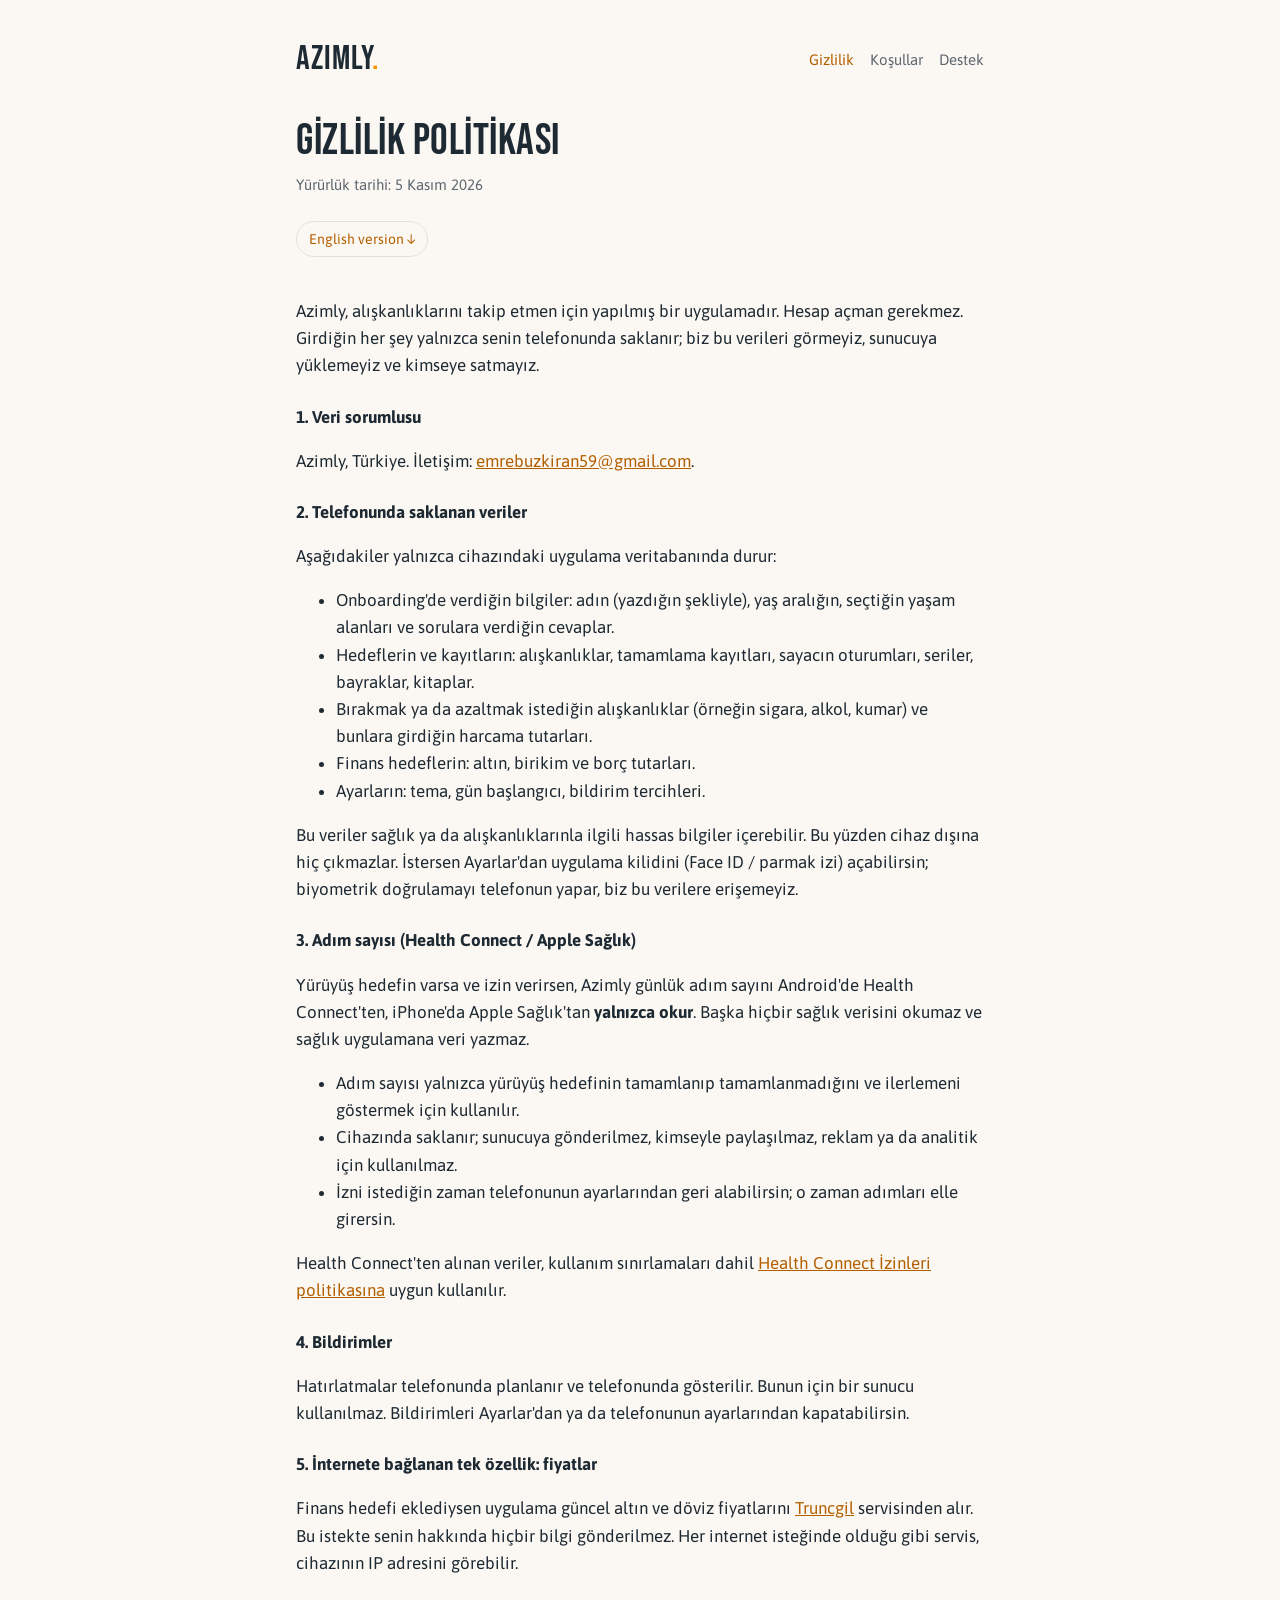
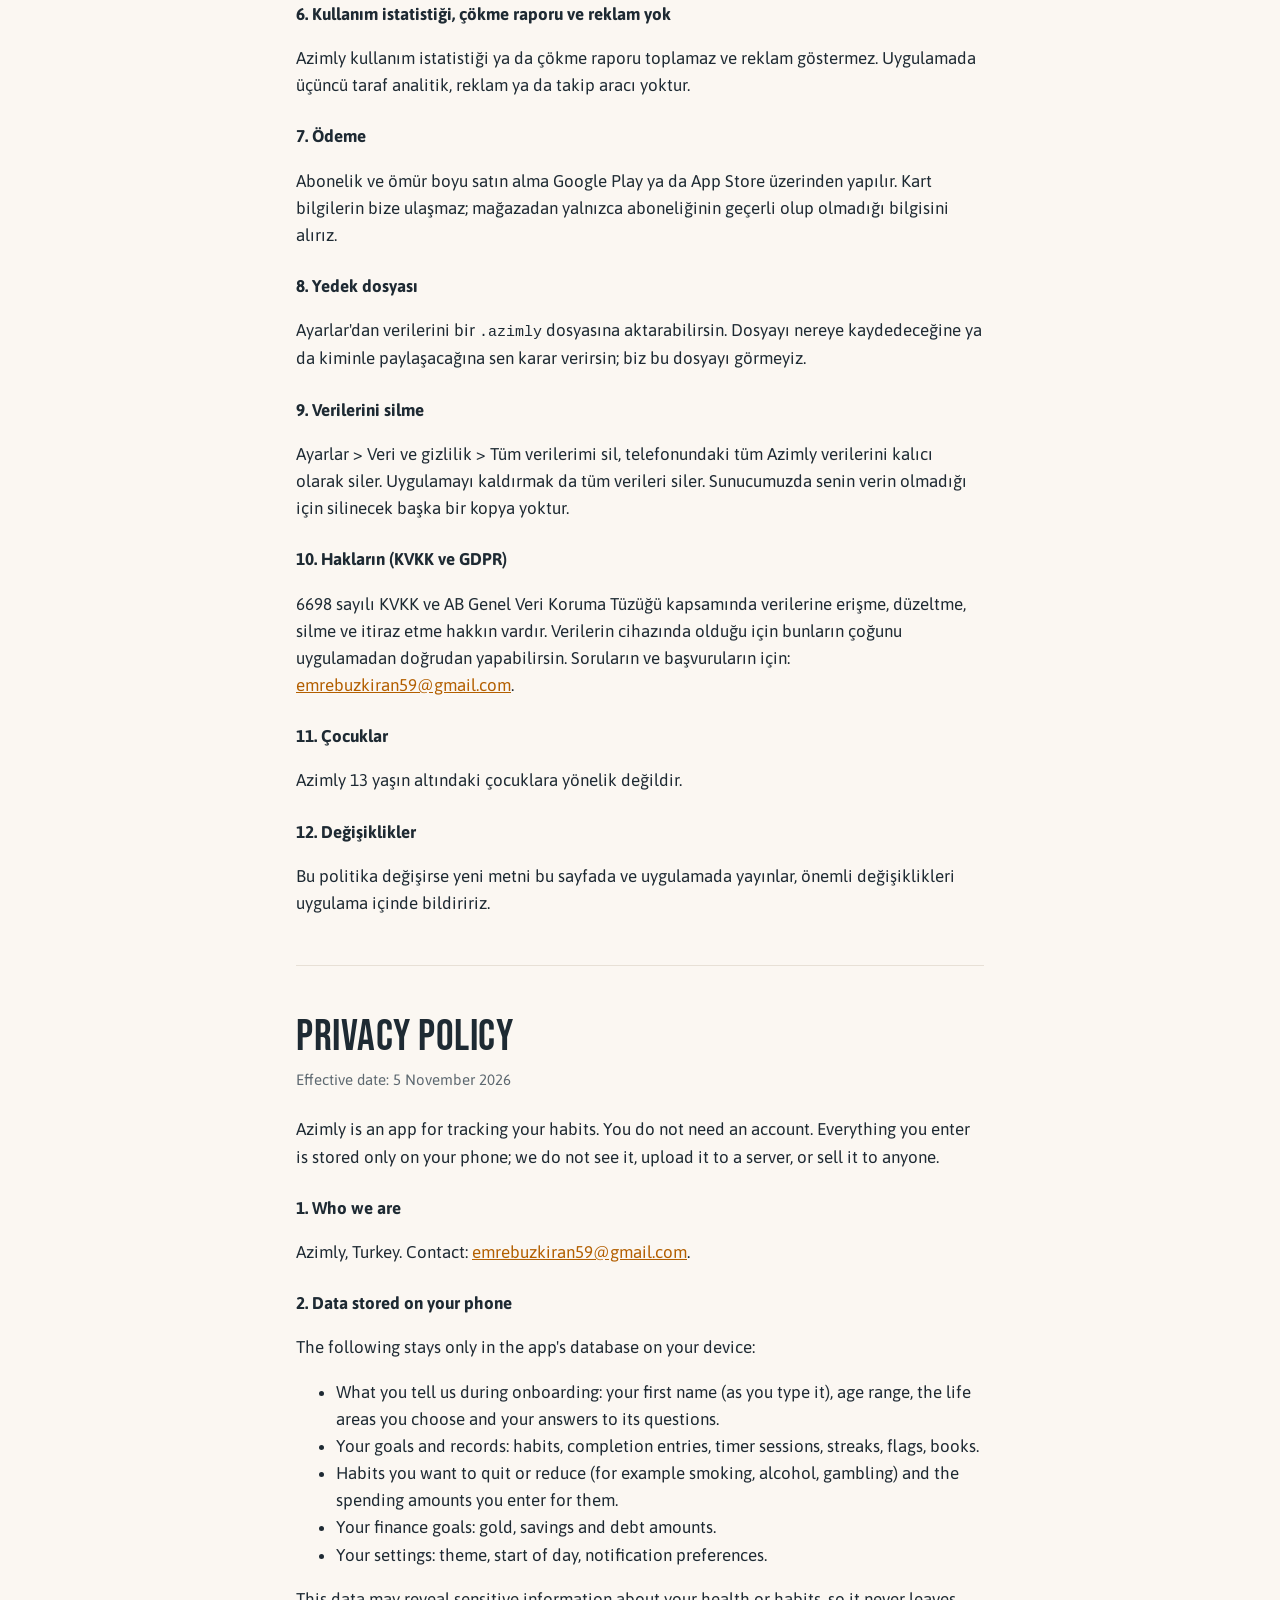
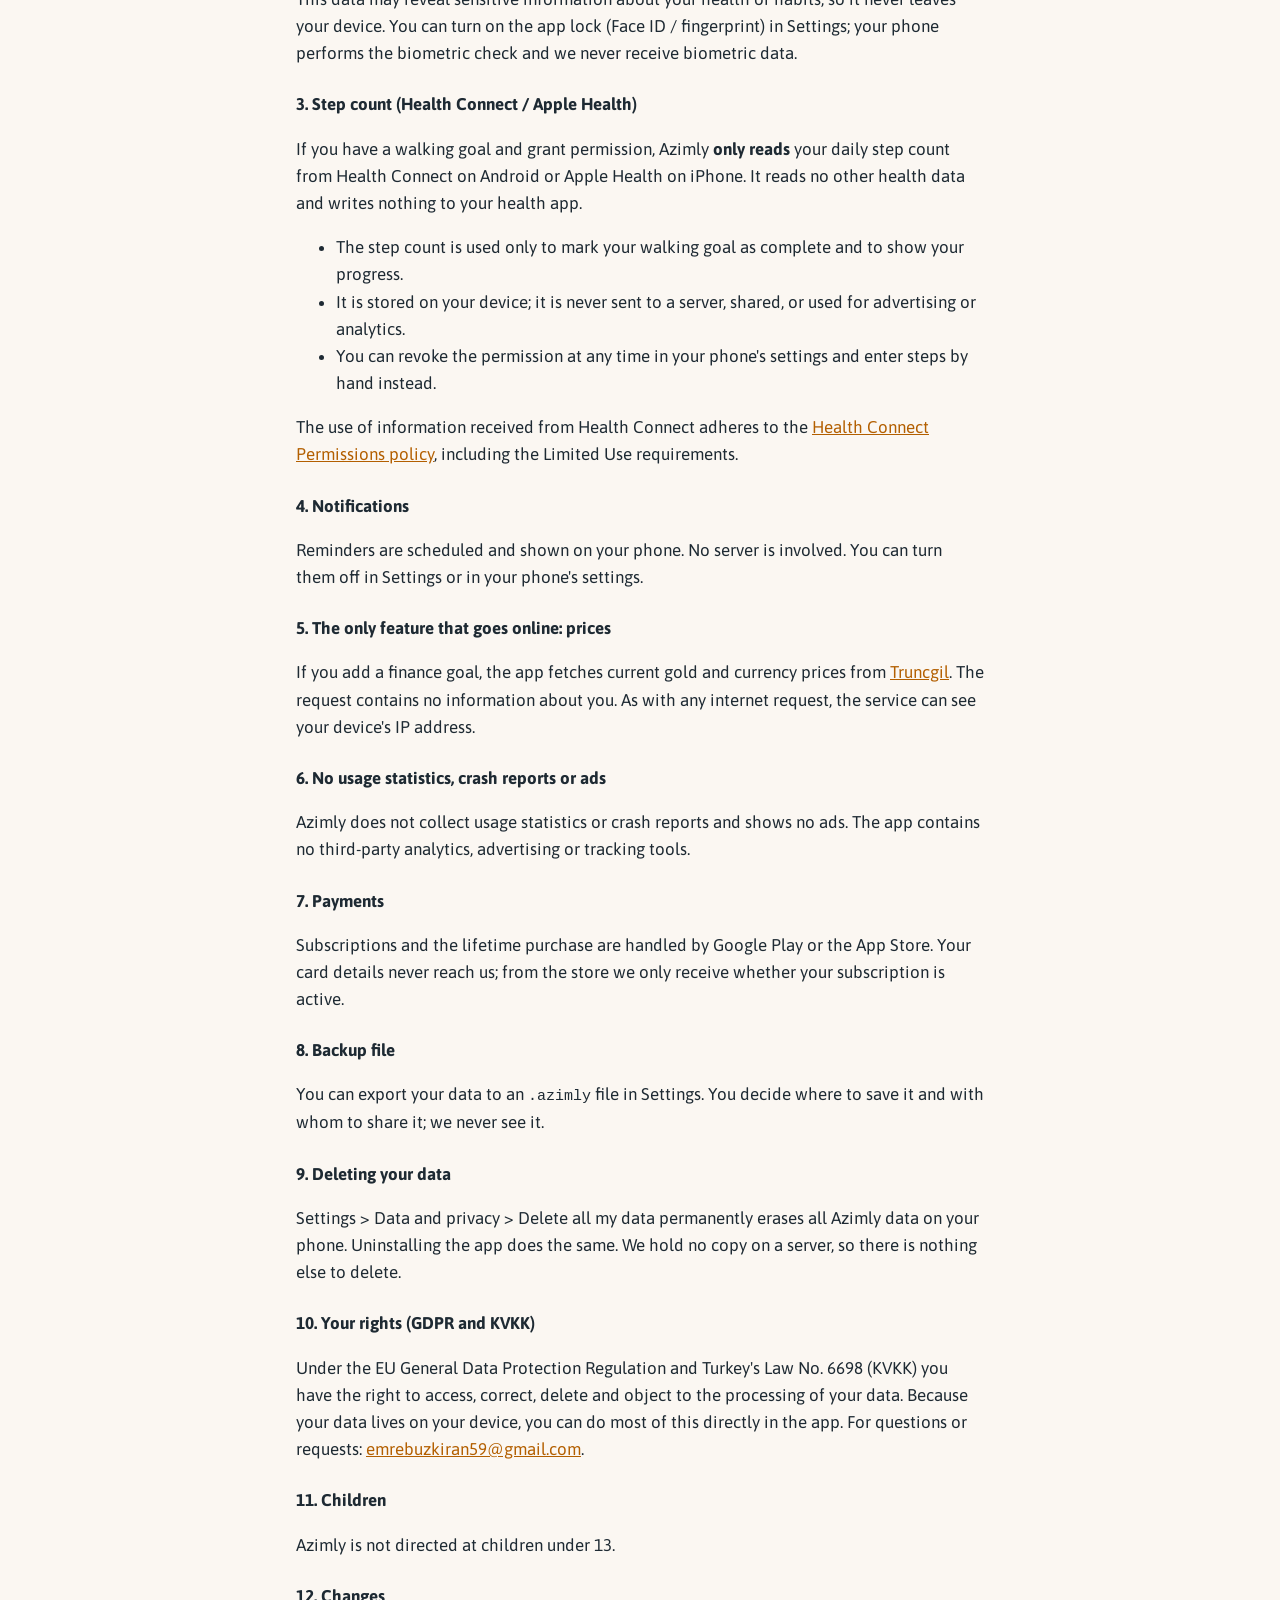
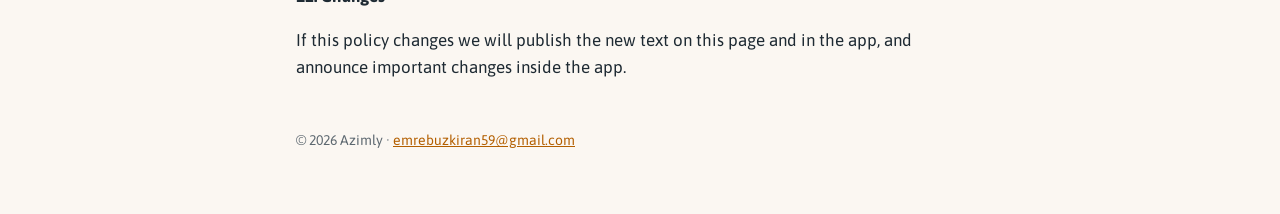
==== privacy/index.html @ 9579c46a "Privacy policy, terms of use and support pages" ====
<!doctype html>
<html lang="tr">
<head>
<meta charset="utf-8">
<meta name="viewport" content="width=device-width, initial-scale=1">
<title>Gizlilik Politikası · Azimly</title>
<meta name="description" content="Azimly gizlilik politikası: verilerin yalnızca telefonunda saklanır.">
<link rel="preconnect" href="https://fonts.googleapis.com">
<link rel="preconnect" href="https://fonts.gstatic.com" crossorigin>
<link href="https://fonts.googleapis.com/css2?family=Asap:wght@400;600;700&family=Bebas+Neue&display=swap" rel="stylesheet">
<link rel="stylesheet" href="../style.css">
</head>
<body>
<div class="wrap">
<header class="top">
  <a class="brand" href="../">AZIMLY<span>.</span></a>
  <nav><a href="../privacy/" aria-current="page">Gizlilik</a><a href="../terms/">Koşullar</a><a href="../support/">Destek</a></nav>
</header>

<h1>Gizlilik Politikası</h1>
<p class="meta">Yürürlük tarihi: 5 Kasım 2026</p>
<a class="lang" href="#en">English version ↓</a>

<p>Azimly, alışkanlıklarını takip etmen için yapılmış bir uygulamadır. Hesap açman gerekmez. Girdiğin her şey yalnızca senin telefonunda saklanır; biz bu verileri görmeyiz, sunucuya yüklemeyiz ve kimseye satmayız.</p>

<h3>1. Veri sorumlusu</h3>
<p>Azimly, Türkiye. İletişim: <a href="mailto:emrebuzkiran59@gmail.com">emrebuzkiran59@gmail.com</a>.</p>

<h3>2. Telefonunda saklanan veriler</h3>
<p>Aşağıdakiler yalnızca cihazındaki uygulama veritabanında durur:</p>
<ul>
  <li>Onboarding'de verdiğin bilgiler: adın (yazdığın şekliyle), yaş aralığın, seçtiğin yaşam alanları ve sorulara verdiğin cevaplar.</li>
  <li>Hedeflerin ve kayıtların: alışkanlıklar, tamamlama kayıtları, sayacın oturumları, seriler, bayraklar, kitaplar.</li>
  <li>Bırakmak ya da azaltmak istediğin alışkanlıklar (örneğin sigara, alkol, kumar) ve bunlara girdiğin harcama tutarları.</li>
  <li>Finans hedeflerin: altın, birikim ve borç tutarları.</li>
  <li>Ayarların: tema, gün başlangıcı, bildirim tercihleri.</li>
</ul>
<p>Bu veriler sağlık ya da alışkanlıklarınla ilgili hassas bilgiler içerebilir. Bu yüzden cihaz dışına hiç çıkmazlar. İstersen Ayarlar'dan uygulama kilidini (Face ID / parmak izi) açabilirsin; biyometrik doğrulamayı telefonun yapar, biz bu verilere erişemeyiz.</p>

<h3>3. Adım sayısı (Health Connect / Apple Sağlık)</h3>
<p>Yürüyüş hedefin varsa ve izin verirsen, Azimly günlük adım sayını Android'de Health Connect'ten, iPhone'da Apple Sağlık'tan <strong>yalnızca okur</strong>. Başka hiçbir sağlık verisini okumaz ve sağlık uygulamana veri yazmaz.</p>
<ul>
  <li>Adım sayısı yalnızca yürüyüş hedefinin tamamlanıp tamamlanmadığını ve ilerlemeni göstermek için kullanılır.</li>
  <li>Cihazında saklanır; sunucuya gönderilmez, kimseyle paylaşılmaz, reklam ya da analitik için kullanılmaz.</li>
  <li>İzni istediğin zaman telefonunun ayarlarından geri alabilirsin; o zaman adımları elle girersin.</li>
</ul>
<p>Health Connect'ten alınan veriler, kullanım sınırlamaları dahil <a href="https://support.google.com/googleplay/android-developer/answer/12991134">Health Connect İzinleri politikasına</a> uygun kullanılır.</p>

<h3>4. Bildirimler</h3>
<p>Hatırlatmalar telefonunda planlanır ve telefonunda gösterilir. Bunun için bir sunucu kullanılmaz. Bildirimleri Ayarlar'dan ya da telefonunun ayarlarından kapatabilirsin.</p>

<h3>5. İnternete bağlanan tek özellik: fiyatlar</h3>
<p>Finans hedefi eklediysen uygulama güncel altın ve döviz fiyatlarını <a href="https://finans.truncgil.com">Truncgil</a> servisinden alır. Bu istekte senin hakkında hiçbir bilgi gönderilmez. Her internet isteğinde olduğu gibi servis, cihazının IP adresini görebilir.</p>

<h3>6. Kullanım istatistiği, çökme raporu ve reklam yok</h3>
<p>Azimly kullanım istatistiği ya da çökme raporu toplamaz ve reklam göstermez. Uygulamada üçüncü taraf analitik, reklam ya da takip aracı yoktur.</p>

<h3>7. Ödeme</h3>
<p>Abonelik ve ömür boyu satın alma Google Play ya da App Store üzerinden yapılır. Kart bilgilerin bize ulaşmaz; mağazadan yalnızca aboneliğinin geçerli olup olmadığı bilgisini alırız.</p>

<h3>8. Yedek dosyası</h3>
<p>Ayarlar'dan verilerini bir <code>.azimly</code> dosyasına aktarabilirsin. Dosyayı nereye kaydedeceğine ya da kiminle paylaşacağına sen karar verirsin; biz bu dosyayı görmeyiz.</p>

<h3>9. Verilerini silme</h3>
<p>Ayarlar &gt; Veri ve gizlilik &gt; Tüm verilerimi sil, telefonundaki tüm Azimly verilerini kalıcı olarak siler. Uygulamayı kaldırmak da tüm verileri siler. Sunucumuzda senin verin olmadığı için silinecek başka bir kopya yoktur.</p>

<h3>10. Hakların (KVKK ve GDPR)</h3>
<p>6698 sayılı KVKK ve AB Genel Veri Koruma Tüzüğü kapsamında verilerine erişme, düzeltme, silme ve itiraz etme hakkın vardır. Verilerin cihazında olduğu için bunların çoğunu uygulamadan doğrudan yapabilirsin. Soruların ve başvuruların için: <a href="mailto:emrebuzkiran59@gmail.com">emrebuzkiran59@gmail.com</a>.</p>

<h3>11. Çocuklar</h3>
<p>Azimly 13 yaşın altındaki çocuklara yönelik değildir.</p>

<h3>12. Değişiklikler</h3>
<p>Bu politika değişirse yeni metni bu sayfada ve uygulamada yayınlar, önemli değişiklikleri uygulama içinde bildiririz.</p>

<hr>

<section id="en" lang="en">
<h1>Privacy Policy</h1>
<p class="meta">Effective date: 5 November 2026</p>

<p>Azimly is an app for tracking your habits. You do not need an account. Everything you enter is stored only on your phone; we do not see it, upload it to a server, or sell it to anyone.</p>

<h3>1. Who we are</h3>
<p>Azimly, Turkey. Contact: <a href="mailto:emrebuzkiran59@gmail.com">emrebuzkiran59@gmail.com</a>.</p>

<h3>2. Data stored on your phone</h3>
<p>The following stays only in the app's database on your device:</p>
<ul>
  <li>What you tell us during onboarding: your first name (as you type it), age range, the life areas you choose and your answers to its questions.</li>
  <li>Your goals and records: habits, completion entries, timer sessions, streaks, flags, books.</li>
  <li>Habits you want to quit or reduce (for example smoking, alcohol, gambling) and the spending amounts you enter for them.</li>
  <li>Your finance goals: gold, savings and debt amounts.</li>
  <li>Your settings: theme, start of day, notification preferences.</li>
</ul>
<p>This data may reveal sensitive information about your health or habits, so it never leaves your device. You can turn on the app lock (Face ID / fingerprint) in Settings; your phone performs the biometric check and we never receive biometric data.</p>

<h3>3. Step count (Health Connect / Apple Health)</h3>
<p>If you have a walking goal and grant permission, Azimly <strong>only reads</strong> your daily step count from Health Connect on Android or Apple Health on iPhone. It reads no other health data and writes nothing to your health app.</p>
<ul>
  <li>The step count is used only to mark your walking goal as complete and to show your progress.</li>
  <li>It is stored on your device; it is never sent to a server, shared, or used for advertising or analytics.</li>
  <li>You can revoke the permission at any time in your phone's settings and enter steps by hand instead.</li>
</ul>
<p>The use of information received from Health Connect adheres to the <a href="https://support.google.com/googleplay/android-developer/answer/12991134">Health Connect Permissions policy</a>, including the Limited Use requirements.</p>

<h3>4. Notifications</h3>
<p>Reminders are scheduled and shown on your phone. No server is involved. You can turn them off in Settings or in your phone's settings.</p>

<h3>5. The only feature that goes online: prices</h3>
<p>If you add a finance goal, the app fetches current gold and currency prices from <a href="https://finans.truncgil.com">Truncgil</a>. The request contains no information about you. As with any internet request, the service can see your device's IP address.</p>

<h3>6. No usage statistics, crash reports or ads</h3>
<p>Azimly does not collect usage statistics or crash reports and shows no ads. The app contains no third-party analytics, advertising or tracking tools.</p>

<h3>7. Payments</h3>
<p>Subscriptions and the lifetime purchase are handled by Google Play or the App Store. Your card details never reach us; from the store we only receive whether your subscription is active.</p>

<h3>8. Backup file</h3>
<p>You can export your data to an <code>.azimly</code> file in Settings. You decide where to save it and with whom to share it; we never see it.</p>

<h3>9. Deleting your data</h3>
<p>Settings &gt; Data and privacy &gt; Delete all my data permanently erases all Azimly data on your phone. Uninstalling the app does the same. We hold no copy on a server, so there is nothing else to delete.</p>

<h3>10. Your rights (GDPR and KVKK)</h3>
<p>Under the EU General Data Protection Regulation and Turkey's Law No. 6698 (KVKK) you have the right to access, correct, delete and object to the processing of your data. Because your data lives on your device, you can do most of this directly in the app. For questions or requests: <a href="mailto:emrebuzkiran59@gmail.com">emrebuzkiran59@gmail.com</a>.</p>

<h3>11. Children</h3>
<p>Azimly is not directed at children under 13.</p>

<h3>12. Changes</h3>
<p>If this policy changes we will publish the new text on this page and in the app, and announce important changes inside the app.</p>
</section>

<footer>© 2026 Azimly · <a href="mailto:emrebuzkiran59@gmail.com">emrebuzkiran59@gmail.com</a></footer>
</div>
</body>
</html>
---- style.css ----
:root {
  --bg: #fbf7f2;
  --surface: #ffffff;
  --ink: #1e2a33;
  --muted: #5d6870;
  --line: #e7e0d6;
  --accent: #ff9103;
  --accent-text: #b35f00;
}
@media (prefers-color-scheme: dark) {
  :root {
    --bg: #000000;
    --surface: #12181d;
    --ink: #f3efe9;
    --muted: #a3acb3;
    --line: #26313a;
    --accent-text: #ffa53a;
  }
}
* { box-sizing: border-box; }
html { -webkit-text-size-adjust: 100%; }
body {
  margin: 0;
  background: var(--bg);
  color: var(--ink);
  font-family: 'Asap', system-ui, -apple-system, 'Segoe UI', sans-serif;
  font-size: 17px;
  line-height: 1.6;
}
.wrap { max-width: 720px; margin: 0 auto; padding: 32px 16px 64px; }
header.top { display: flex; align-items: center; justify-content: space-between; gap: 12px; margin-bottom: 32px; }
.brand { font-family: 'Bebas Neue', 'Asap', sans-serif; font-size: 34px; letter-spacing: 1px; color: var(--ink); text-decoration: none; }
.brand span { color: var(--accent); }
nav a { color: var(--muted); text-decoration: none; margin-left: 16px; font-size: 15px; }
nav a:hover, nav a[aria-current='page'] { color: var(--accent-text); }
h1 { font-family: 'Bebas Neue', 'Asap', sans-serif; font-weight: 400; font-size: 44px; line-height: 1.05; letter-spacing: 0.5px; margin: 0 0 8px; }
h2 { font-size: 20px; margin: 32px 0 8px; }
h3 { font-size: 17px; margin: 24px 0 4px; }
p, li { color: var(--ink); }
.meta { color: var(--muted); font-size: 15px; margin: 0 0 24px; }
.lang { display: inline-block; margin: 0 0 24px; padding: 6px 12px; border: 1px solid var(--line); border-radius: 999px; color: var(--accent-text); text-decoration: none; font-size: 14px; }
a { color: var(--accent-text); }
hr { border: 0; border-top: 1px solid var(--line); margin: 48px 0; }
.card { background: var(--surface); border: 1px solid var(--line); border-radius: 16px; padding: 20px; margin: 16px 0; }
.card h2 { margin-top: 0; }
footer { margin-top: 48px; color: var(--muted); font-size: 14px; }
code { font-size: 15px; }
@media (max-width: 480px) {
  h1 { font-size: 38px; }
  nav a { margin-left: 10px; }
}
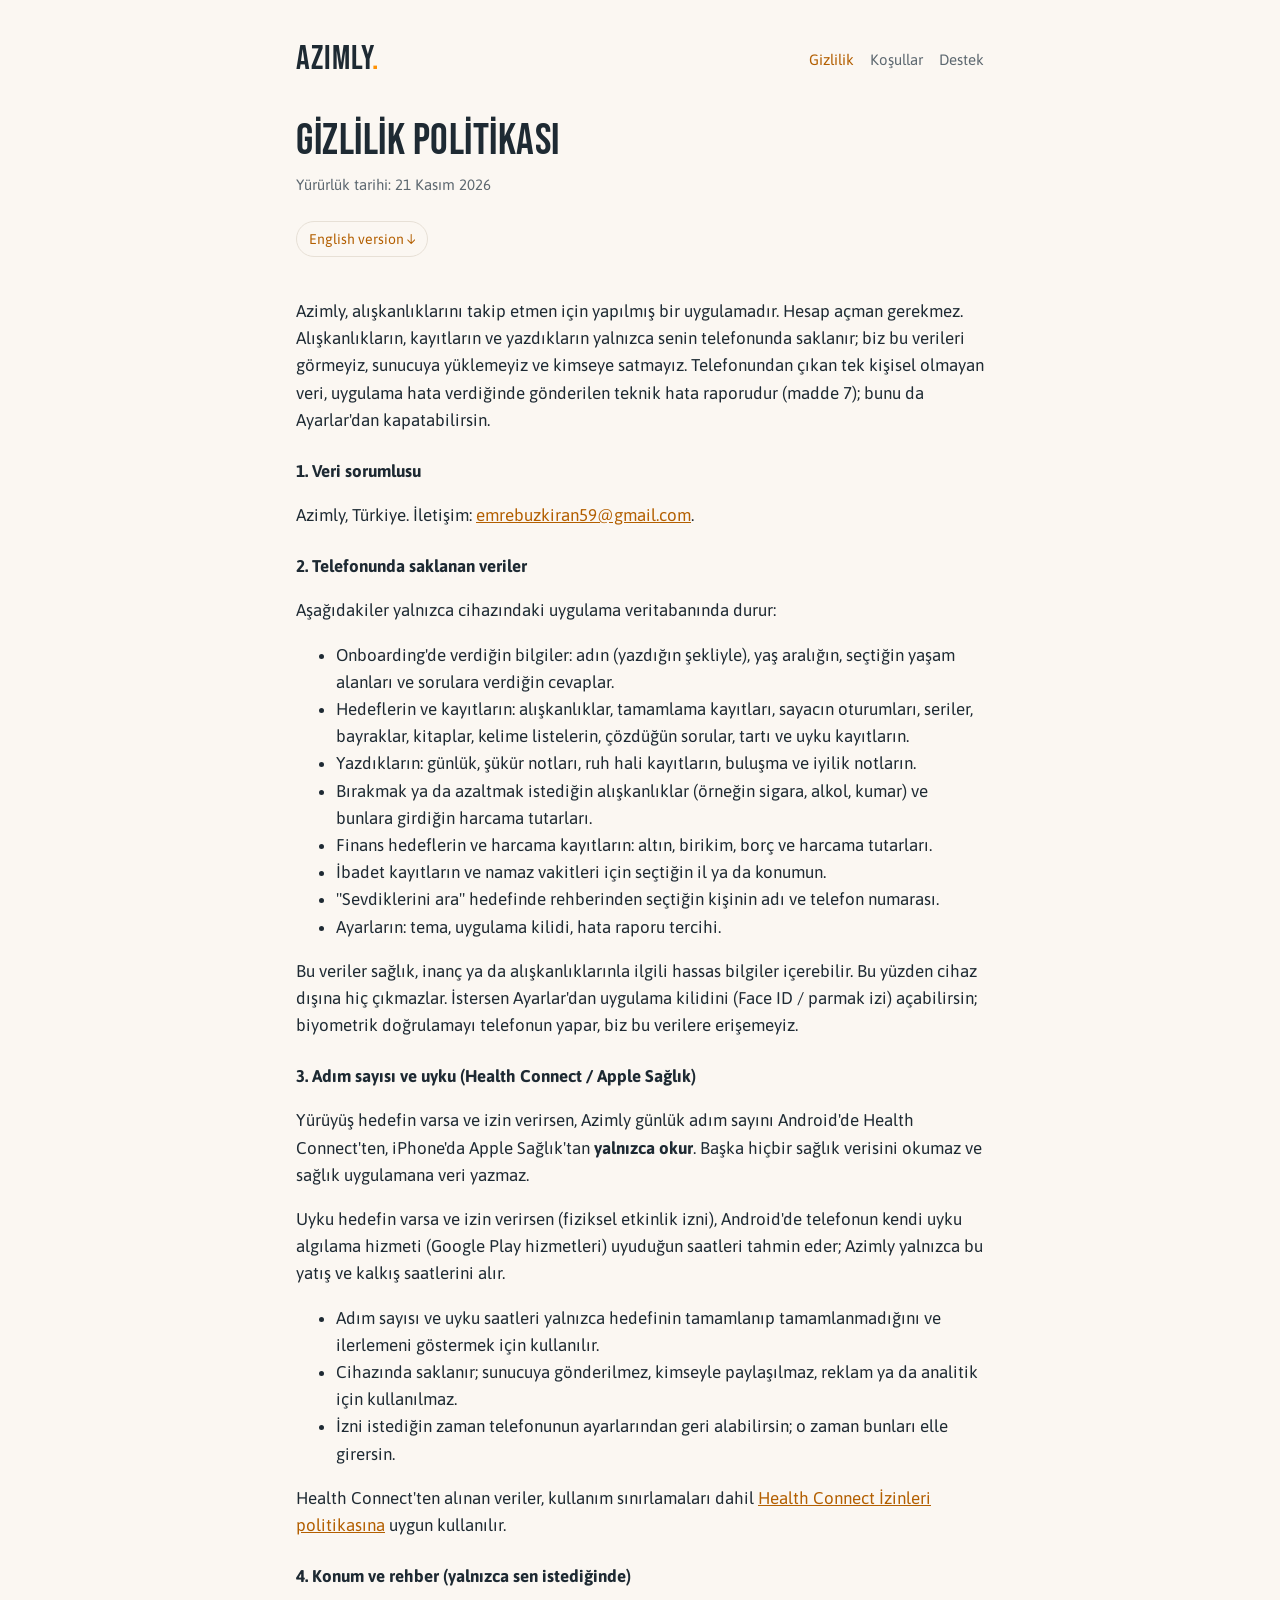
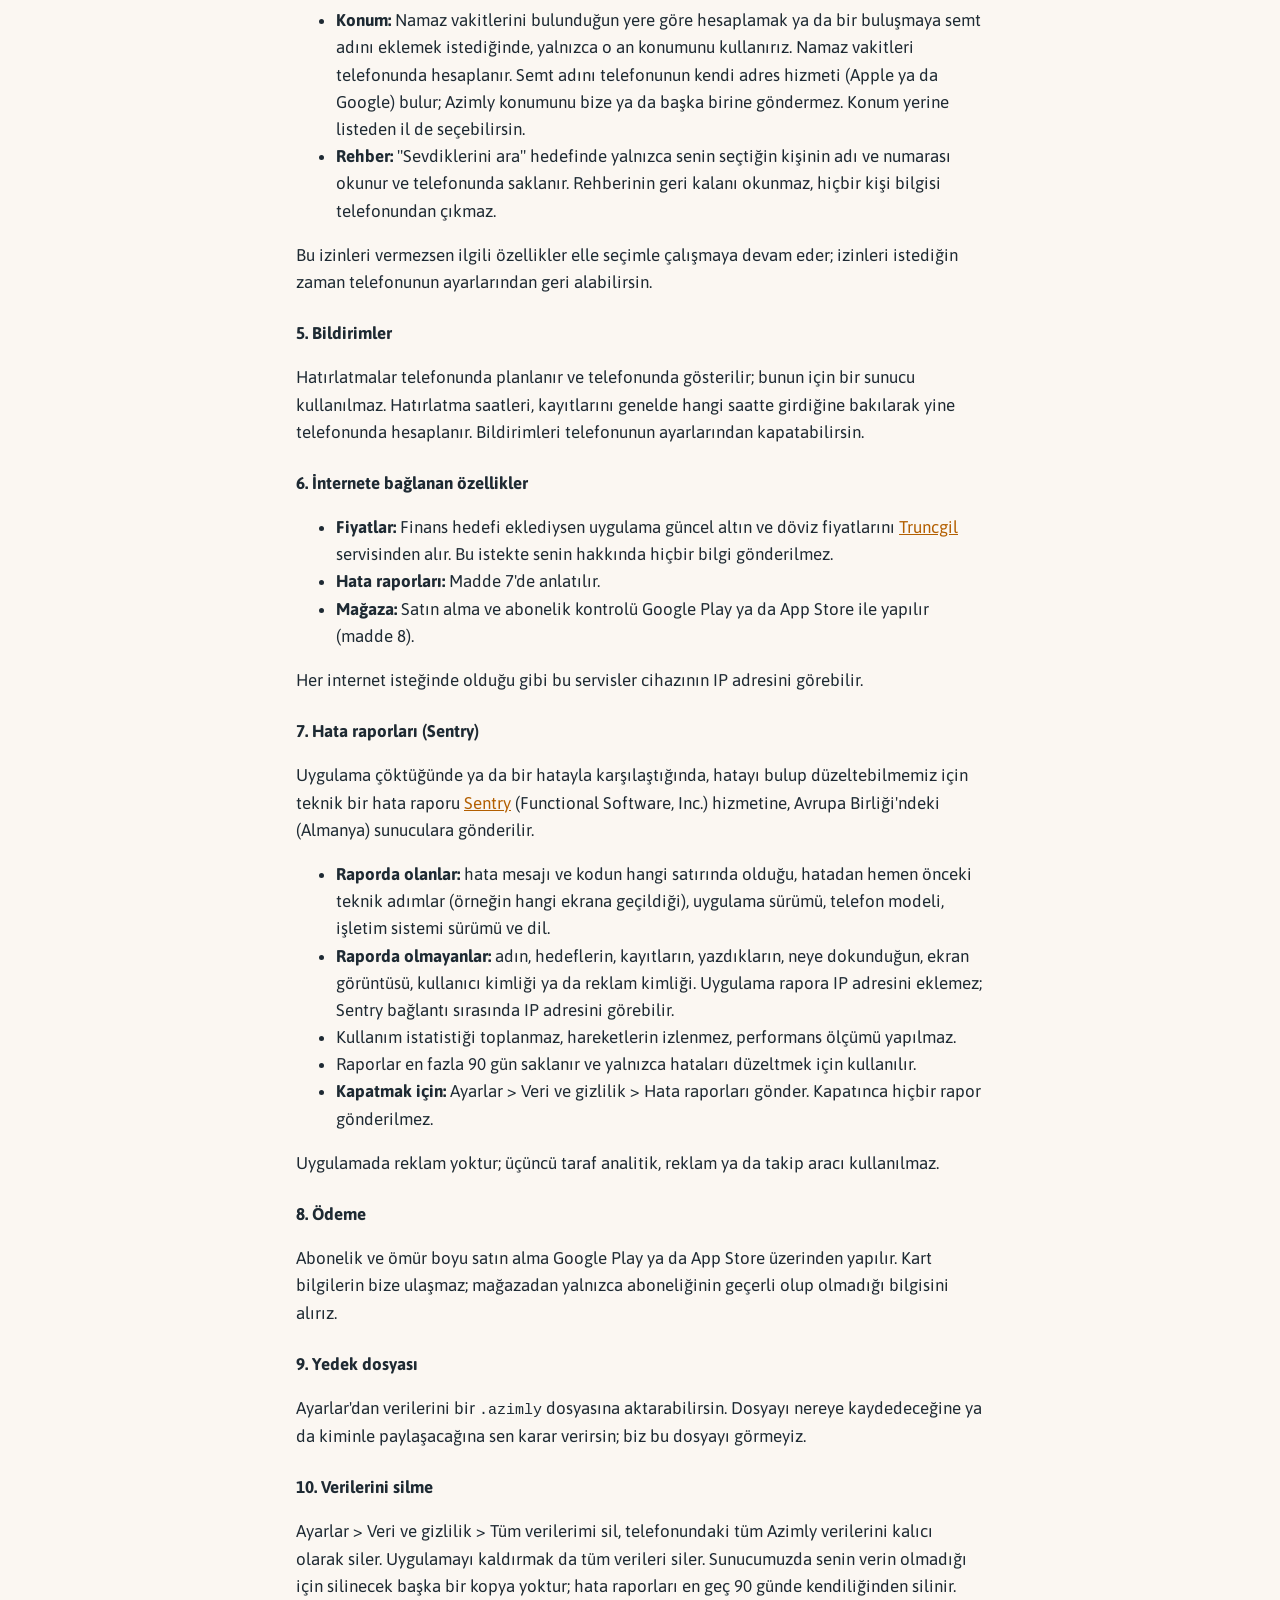
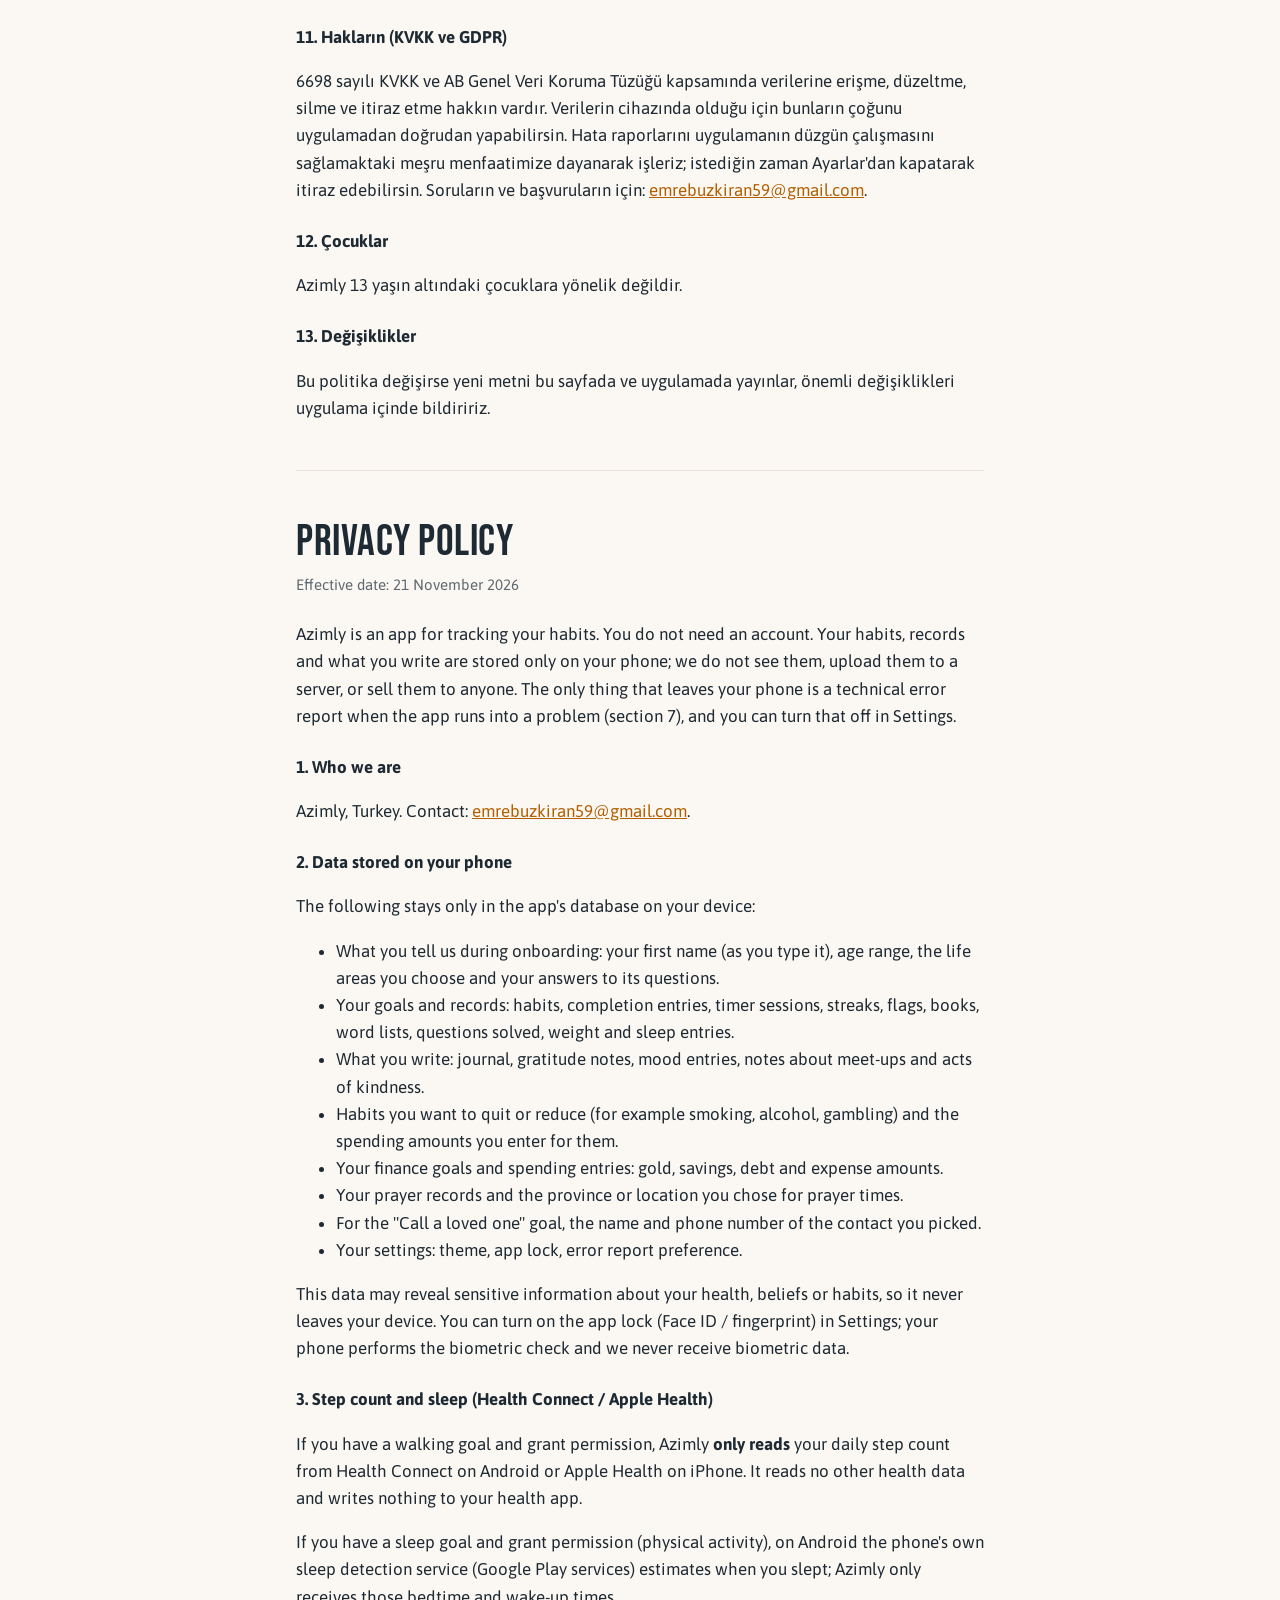
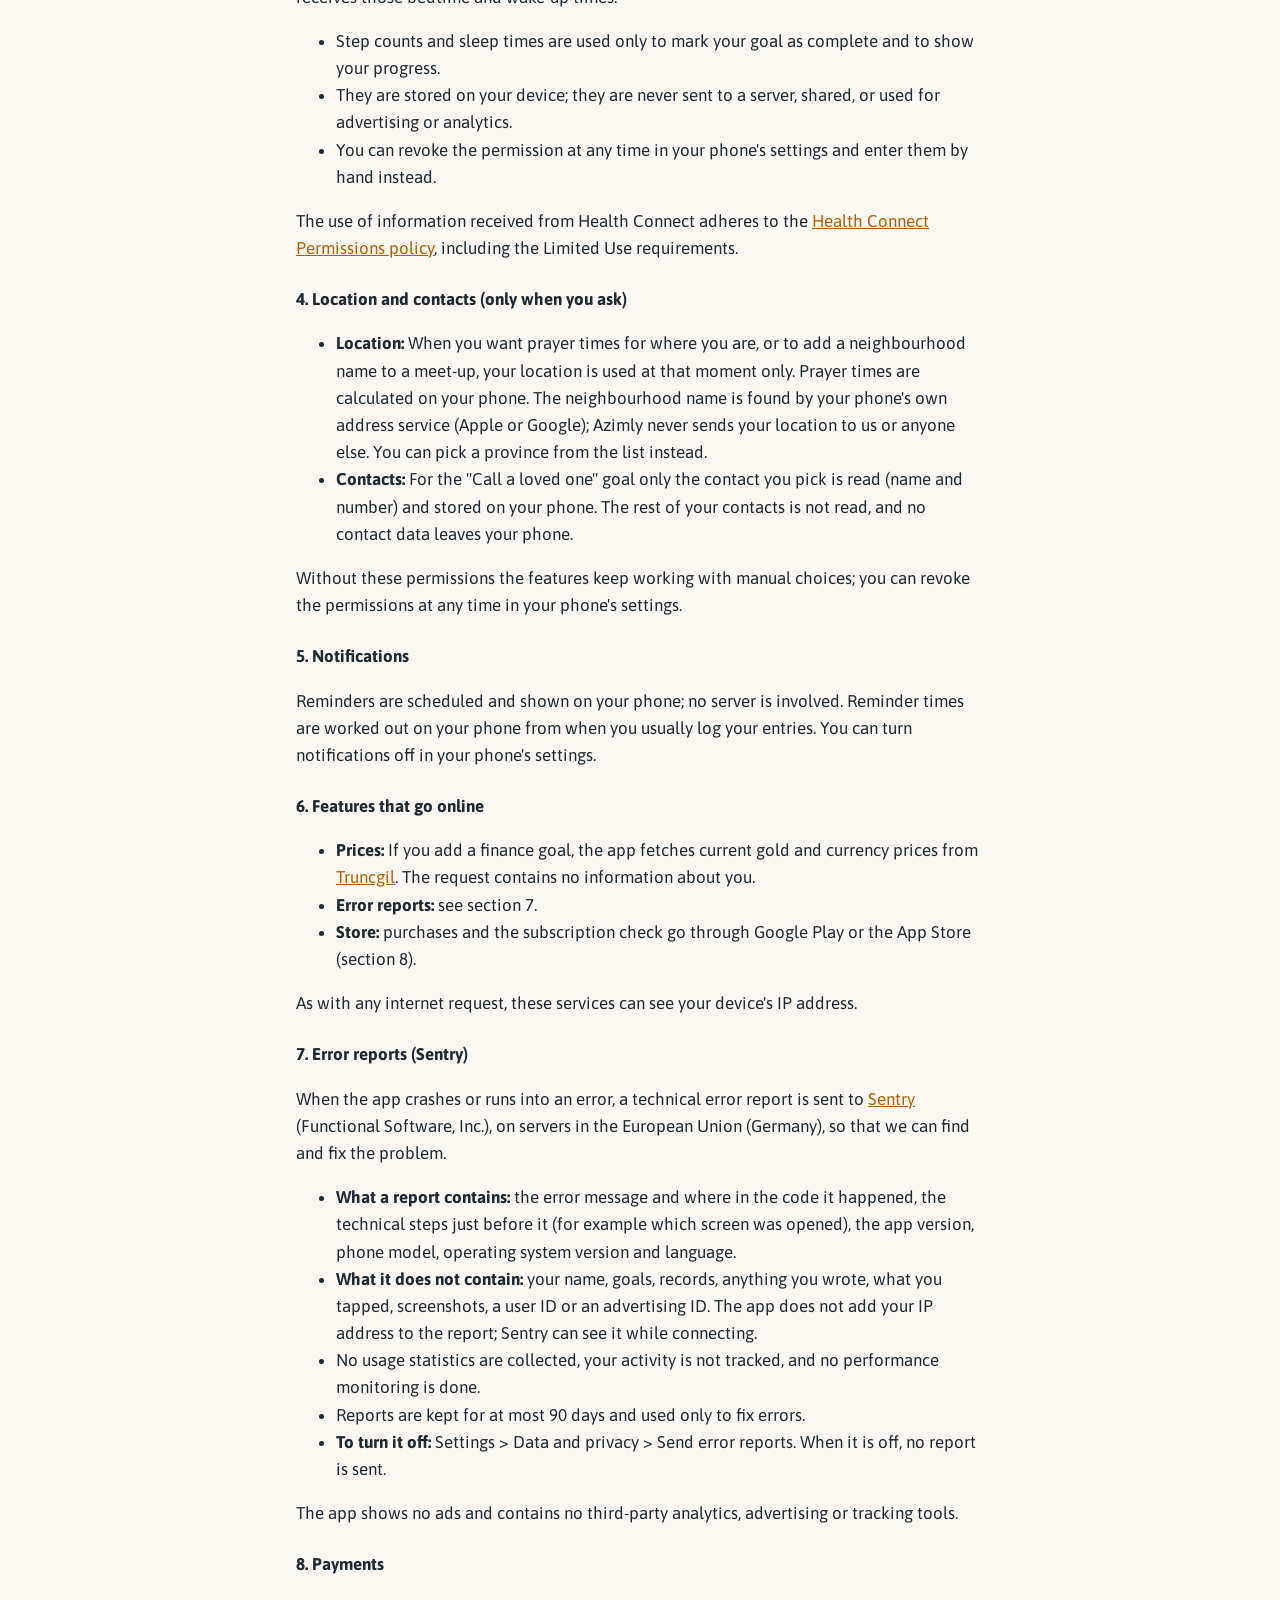
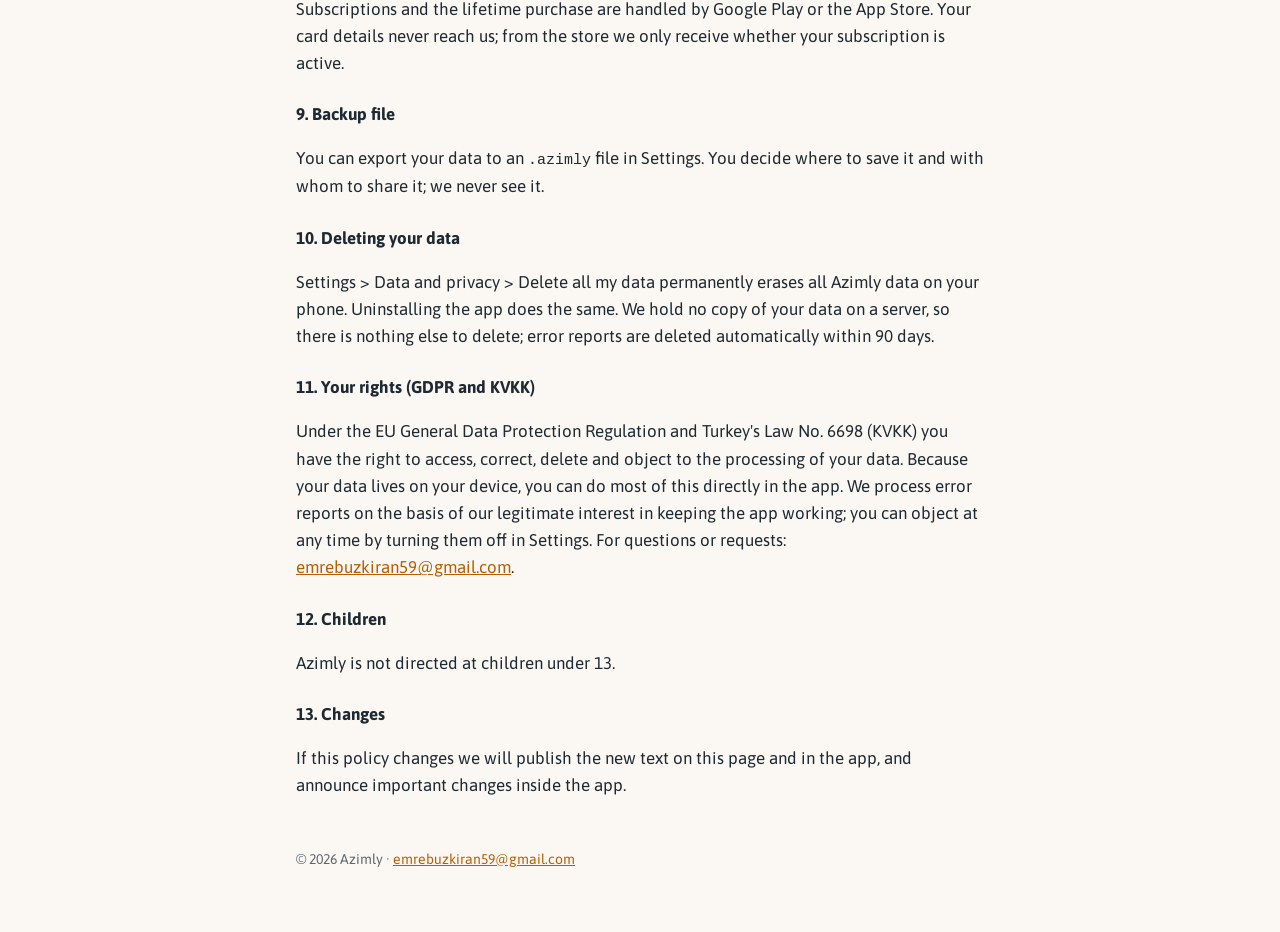
==== commit 4dd88630: "Privacy policy: Sentry error reports, location, contacts, sleep - Error reports to Sentry (EU): what" ====
--- a/privacy/index.html
+++ b/privacy/index.html
@@ -4,7 +4,7 @@
 <meta charset="utf-8">
 <meta name="viewport" content="width=device-width, initial-scale=1">
 <title>Gizlilik Politikası · Azimly</title>
-<meta name="description" content="Azimly gizlilik politikası: verilerin yalnızca telefonunda saklanır.">
+<meta name="description" content="Azimly gizlilik politikası: alışkanlık verilerin yalnızca telefonunda saklanır.">
 <link rel="preconnect" href="https://fonts.googleapis.com">
 <link rel="preconnect" href="https://fonts.gstatic.com" crossorigin>
 <link href="https://fonts.googleapis.com/css2?family=Asap:wght@400;600;700&family=Bebas+Neue&display=swap" rel="stylesheet">
@@ -18,10 +18,10 @@
 </header>
 
 <h1>Gizlilik Politikası</h1>
-<p class="meta">Yürürlük tarihi: 5 Kasım 2026</p>
+<p class="meta">Yürürlük tarihi: 21 Kasım 2026</p>
 <a class="lang" href="#en">English version ↓</a>
 
-<p>Azimly, alışkanlıklarını takip etmen için yapılmış bir uygulamadır. Hesap açman gerekmez. Girdiğin her şey yalnızca senin telefonunda saklanır; biz bu verileri görmeyiz, sunucuya yüklemeyiz ve kimseye satmayız.</p>
+<p>Azimly, alışkanlıklarını takip etmen için yapılmış bir uygulamadır. Hesap açman gerekmez. Alışkanlıkların, kayıtların ve yazdıkların yalnızca senin telefonunda saklanır; biz bu verileri görmeyiz, sunucuya yüklemeyiz ve kimseye satmayız. Telefonundan çıkan tek kişisel olmayan veri, uygulama hata verdiğinde gönderilen teknik hata raporudur (madde 7); bunu da Ayarlar'dan kapatabilirsin.</p>
 
 <h3>1. Veri sorumlusu</h3>
 <p>Azimly, Türkiye. İletişim: <a href="mailto:emrebuzkiran59@gmail.com">emrebuzkiran59@gmail.com</a>.</p>
@@ -30,56 +30,80 @@
 <p>Aşağıdakiler yalnızca cihazındaki uygulama veritabanında durur:</p>
 <ul>
   <li>Onboarding'de verdiğin bilgiler: adın (yazdığın şekliyle), yaş aralığın, seçtiğin yaşam alanları ve sorulara verdiğin cevaplar.</li>
-  <li>Hedeflerin ve kayıtların: alışkanlıklar, tamamlama kayıtları, sayacın oturumları, seriler, bayraklar, kitaplar.</li>
+  <li>Hedeflerin ve kayıtların: alışkanlıklar, tamamlama kayıtları, sayacın oturumları, seriler, bayraklar, kitaplar, kelime listelerin, çözdüğün sorular, tartı ve uyku kayıtların.</li>
+  <li>Yazdıkların: günlük, şükür notları, ruh hali kayıtların, buluşma ve iyilik notların.</li>
   <li>Bırakmak ya da azaltmak istediğin alışkanlıklar (örneğin sigara, alkol, kumar) ve bunlara girdiğin harcama tutarları.</li>
-  <li>Finans hedeflerin: altın, birikim ve borç tutarları.</li>
-  <li>Ayarların: tema, gün başlangıcı, bildirim tercihleri.</li>
+  <li>Finans hedeflerin ve harcama kayıtların: altın, birikim, borç ve harcama tutarları.</li>
+  <li>İbadet kayıtların ve namaz vakitleri için seçtiğin il ya da konumun.</li>
+  <li>"Sevdiklerini ara" hedefinde rehberinden seçtiğin kişinin adı ve telefon numarası.</li>
+  <li>Ayarların: tema, uygulama kilidi, hata raporu tercihi.</li>
 </ul>
-<p>Bu veriler sağlık ya da alışkanlıklarınla ilgili hassas bilgiler içerebilir. Bu yüzden cihaz dışına hiç çıkmazlar. İstersen Ayarlar'dan uygulama kilidini (Face ID / parmak izi) açabilirsin; biyometrik doğrulamayı telefonun yapar, biz bu verilere erişemeyiz.</p>
+<p>Bu veriler sağlık, inanç ya da alışkanlıklarınla ilgili hassas bilgiler içerebilir. Bu yüzden cihaz dışına hiç çıkmazlar. İstersen Ayarlar'dan uygulama kilidini (Face ID / parmak izi) açabilirsin; biyometrik doğrulamayı telefonun yapar, biz bu verilere erişemeyiz.</p>
 
-<h3>3. Adım sayısı (Health Connect / Apple Sağlık)</h3>
+<h3>3. Adım sayısı ve uyku (Health Connect / Apple Sağlık)</h3>
 <p>Yürüyüş hedefin varsa ve izin verirsen, Azimly günlük adım sayını Android'de Health Connect'ten, iPhone'da Apple Sağlık'tan <strong>yalnızca okur</strong>. Başka hiçbir sağlık verisini okumaz ve sağlık uygulamana veri yazmaz.</p>
+<p>Uyku hedefin varsa ve izin verirsen (fiziksel etkinlik izni), Android'de telefonun kendi uyku algılama hizmeti (Google Play hizmetleri) uyuduğun saatleri tahmin eder; Azimly yalnızca bu yatış ve kalkış saatlerini alır.</p>
 <ul>
-  <li>Adım sayısı yalnızca yürüyüş hedefinin tamamlanıp tamamlanmadığını ve ilerlemeni göstermek için kullanılır.</li>
+  <li>Adım sayısı ve uyku saatleri yalnızca hedefinin tamamlanıp tamamlanmadığını ve ilerlemeni göstermek için kullanılır.</li>
   <li>Cihazında saklanır; sunucuya gönderilmez, kimseyle paylaşılmaz, reklam ya da analitik için kullanılmaz.</li>
-  <li>İzni istediğin zaman telefonunun ayarlarından geri alabilirsin; o zaman adımları elle girersin.</li>
+  <li>İzni istediğin zaman telefonunun ayarlarından geri alabilirsin; o zaman bunları elle girersin.</li>
 </ul>
 <p>Health Connect'ten alınan veriler, kullanım sınırlamaları dahil <a href="https://support.google.com/googleplay/android-developer/answer/12991134">Health Connect İzinleri politikasına</a> uygun kullanılır.</p>
 
-<h3>4. Bildirimler</h3>
-<p>Hatırlatmalar telefonunda planlanır ve telefonunda gösterilir. Bunun için bir sunucu kullanılmaz. Bildirimleri Ayarlar'dan ya da telefonunun ayarlarından kapatabilirsin.</p>
+<h3>4. Konum ve rehber (yalnızca sen istediğinde)</h3>
+<ul>
+  <li><strong>Konum:</strong> Namaz vakitlerini bulunduğun yere göre hesaplamak ya da bir buluşmaya semt adını eklemek istediğinde, yalnızca o an konumunu kullanırız. Namaz vakitleri telefonunda hesaplanır. Semt adını telefonunun kendi adres hizmeti (Apple ya da Google) bulur; Azimly konumunu bize ya da başka birine göndermez. Konum yerine listeden il de seçebilirsin.</li>
+  <li><strong>Rehber:</strong> "Sevdiklerini ara" hedefinde yalnızca senin seçtiğin kişinin adı ve numarası okunur ve telefonunda saklanır. Rehberinin geri kalanı okunmaz, hiçbir kişi bilgisi telefonundan çıkmaz.</li>
+</ul>
+<p>Bu izinleri vermezsen ilgili özellikler elle seçimle çalışmaya devam eder; izinleri istediğin zaman telefonunun ayarlarından geri alabilirsin.</p>
 
-<h3>5. İnternete bağlanan tek özellik: fiyatlar</h3>
-<p>Finans hedefi eklediysen uygulama güncel altın ve döviz fiyatlarını <a href="https://finans.truncgil.com">Truncgil</a> servisinden alır. Bu istekte senin hakkında hiçbir bilgi gönderilmez. Her internet isteğinde olduğu gibi servis, cihazının IP adresini görebilir.</p>
+<h3>5. Bildirimler</h3>
+<p>Hatırlatmalar telefonunda planlanır ve telefonunda gösterilir; bunun için bir sunucu kullanılmaz. Hatırlatma saatleri, kayıtlarını genelde hangi saatte girdiğine bakılarak yine telefonunda hesaplanır. Bildirimleri telefonunun ayarlarından kapatabilirsin.</p>
 
-<h3>6. Kullanım istatistiği, çökme raporu ve reklam yok</h3>
-<p>Azimly kullanım istatistiği ya da çökme raporu toplamaz ve reklam göstermez. Uygulamada üçüncü taraf analitik, reklam ya da takip aracı yoktur.</p>
+<h3>6. İnternete bağlanan özellikler</h3>
+<ul>
+  <li><strong>Fiyatlar:</strong> Finans hedefi eklediysen uygulama güncel altın ve döviz fiyatlarını <a href="https://finans.truncgil.com">Truncgil</a> servisinden alır. Bu istekte senin hakkında hiçbir bilgi gönderilmez.</li>
+  <li><strong>Hata raporları:</strong> Madde 7'de anlatılır.</li>
+  <li><strong>Mağaza:</strong> Satın alma ve abonelik kontrolü Google Play ya da App Store ile yapılır (madde 8).</li>
+</ul>
+<p>Her internet isteğinde olduğu gibi bu servisler cihazının IP adresini görebilir.</p>
 
-<h3>7. Ödeme</h3>
+<h3>7. Hata raporları (Sentry)</h3>
+<p>Uygulama çöktüğünde ya da bir hatayla karşılaştığında, hatayı bulup düzeltebilmemiz için teknik bir hata raporu <a href="https://sentry.io/privacy/">Sentry</a> (Functional Software, Inc.) hizmetine, Avrupa Birliği'ndeki (Almanya) sunuculara gönderilir.</p>
+<ul>
+  <li><strong>Raporda olanlar:</strong> hata mesajı ve kodun hangi satırında olduğu, hatadan hemen önceki teknik adımlar (örneğin hangi ekrana geçildiği), uygulama sürümü, telefon modeli, işletim sistemi sürümü ve dil.</li>
+  <li><strong>Raporda olmayanlar:</strong> adın, hedeflerin, kayıtların, yazdıkların, neye dokunduğun, ekran görüntüsü, kullanıcı kimliği ya da reklam kimliği. Uygulama rapora IP adresini eklemez; Sentry bağlantı sırasında IP adresini görebilir.</li>
+  <li>Kullanım istatistiği toplanmaz, hareketlerin izlenmez, performans ölçümü yapılmaz.</li>
+  <li>Raporlar en fazla 90 gün saklanır ve yalnızca hataları düzeltmek için kullanılır.</li>
+  <li><strong>Kapatmak için:</strong> Ayarlar &gt; Veri ve gizlilik &gt; Hata raporları gönder. Kapatınca hiçbir rapor gönderilmez.</li>
+</ul>
+<p>Uygulamada reklam yoktur; üçüncü taraf analitik, reklam ya da takip aracı kullanılmaz.</p>
+
+<h3>8. Ödeme</h3>
 <p>Abonelik ve ömür boyu satın alma Google Play ya da App Store üzerinden yapılır. Kart bilgilerin bize ulaşmaz; mağazadan yalnızca aboneliğinin geçerli olup olmadığı bilgisini alırız.</p>
 
-<h3>8. Yedek dosyası</h3>
+<h3>9. Yedek dosyası</h3>
 <p>Ayarlar'dan verilerini bir <code>.azimly</code> dosyasına aktarabilirsin. Dosyayı nereye kaydedeceğine ya da kiminle paylaşacağına sen karar verirsin; biz bu dosyayı görmeyiz.</p>
 
-<h3>9. Verilerini silme</h3>
-<p>Ayarlar &gt; Veri ve gizlilik &gt; Tüm verilerimi sil, telefonundaki tüm Azimly verilerini kalıcı olarak siler. Uygulamayı kaldırmak da tüm verileri siler. Sunucumuzda senin verin olmadığı için silinecek başka bir kopya yoktur.</p>
+<h3>10. Verilerini silme</h3>
+<p>Ayarlar &gt; Veri ve gizlilik &gt; Tüm verilerimi sil, telefonundaki tüm Azimly verilerini kalıcı olarak siler. Uygulamayı kaldırmak da tüm verileri siler. Sunucumuzda senin verin olmadığı için silinecek başka bir kopya yoktur; hata raporları en geç 90 günde kendiliğinden silinir.</p>
 
-<h3>10. Hakların (KVKK ve GDPR)</h3>
-<p>6698 sayılı KVKK ve AB Genel Veri Koruma Tüzüğü kapsamında verilerine erişme, düzeltme, silme ve itiraz etme hakkın vardır. Verilerin cihazında olduğu için bunların çoğunu uygulamadan doğrudan yapabilirsin. Soruların ve başvuruların için: <a href="mailto:emrebuzkiran59@gmail.com">emrebuzkiran59@gmail.com</a>.</p>
+<h3>11. Hakların (KVKK ve GDPR)</h3>
+<p>6698 sayılı KVKK ve AB Genel Veri Koruma Tüzüğü kapsamında verilerine erişme, düzeltme, silme ve itiraz etme hakkın vardır. Verilerin cihazında olduğu için bunların çoğunu uygulamadan doğrudan yapabilirsin. Hata raporlarını uygulamanın düzgün çalışmasını sağlamaktaki meşru menfaatimize dayanarak işleriz; istediğin zaman Ayarlar'dan kapatarak itiraz edebilirsin. Soruların ve başvuruların için: <a href="mailto:emrebuzkiran59@gmail.com">emrebuzkiran59@gmail.com</a>.</p>
 
-<h3>11. Çocuklar</h3>
+<h3>12. Çocuklar</h3>
 <p>Azimly 13 yaşın altındaki çocuklara yönelik değildir.</p>
 
-<h3>12. Değişiklikler</h3>
+<h3>13. Değişiklikler</h3>
 <p>Bu politika değişirse yeni metni bu sayfada ve uygulamada yayınlar, önemli değişiklikleri uygulama içinde bildiririz.</p>
 
 <hr>
 
 <section id="en" lang="en">
 <h1>Privacy Policy</h1>
-<p class="meta">Effective date: 5 November 2026</p>
+<p class="meta">Effective date: 21 November 2026</p>
 
-<p>Azimly is an app for tracking your habits. You do not need an account. Everything you enter is stored only on your phone; we do not see it, upload it to a server, or sell it to anyone.</p>
+<p>Azimly is an app for tracking your habits. You do not need an account. Your habits, records and what you write are stored only on your phone; we do not see them, upload them to a server, or sell them to anyone. The only thing that leaves your phone is a technical error report when the app runs into a problem (section 7), and you can turn that off in Settings.</p>
 
 <h3>1. Who we are</h3>
 <p>Azimly, Turkey. Contact: <a href="mailto:emrebuzkiran59@gmail.com">emrebuzkiran59@gmail.com</a>.</p>
@@ -88,47 +112,71 @@
 <p>The following stays only in the app's database on your device:</p>
 <ul>
   <li>What you tell us during onboarding: your first name (as you type it), age range, the life areas you choose and your answers to its questions.</li>
-  <li>Your goals and records: habits, completion entries, timer sessions, streaks, flags, books.</li>
+  <li>Your goals and records: habits, completion entries, timer sessions, streaks, flags, books, word lists, questions solved, weight and sleep entries.</li>
+  <li>What you write: journal, gratitude notes, mood entries, notes about meet-ups and acts of kindness.</li>
   <li>Habits you want to quit or reduce (for example smoking, alcohol, gambling) and the spending amounts you enter for them.</li>
-  <li>Your finance goals: gold, savings and debt amounts.</li>
-  <li>Your settings: theme, start of day, notification preferences.</li>
+  <li>Your finance goals and spending entries: gold, savings, debt and expense amounts.</li>
+  <li>Your prayer records and the province or location you chose for prayer times.</li>
+  <li>For the "Call a loved one" goal, the name and phone number of the contact you picked.</li>
+  <li>Your settings: theme, app lock, error report preference.</li>
 </ul>
-<p>This data may reveal sensitive information about your health or habits, so it never leaves your device. You can turn on the app lock (Face ID / fingerprint) in Settings; your phone performs the biometric check and we never receive biometric data.</p>
+<p>This data may reveal sensitive information about your health, beliefs or habits, so it never leaves your device. You can turn on the app lock (Face ID / fingerprint) in Settings; your phone performs the biometric check and we never receive biometric data.</p>
 
-<h3>3. Step count (Health Connect / Apple Health)</h3>
+<h3>3. Step count and sleep (Health Connect / Apple Health)</h3>
 <p>If you have a walking goal and grant permission, Azimly <strong>only reads</strong> your daily step count from Health Connect on Android or Apple Health on iPhone. It reads no other health data and writes nothing to your health app.</p>
+<p>If you have a sleep goal and grant permission (physical activity), on Android the phone's own sleep detection service (Google Play services) estimates when you slept; Azimly only receives those bedtime and wake-up times.</p>
 <ul>
-  <li>The step count is used only to mark your walking goal as complete and to show your progress.</li>
-  <li>It is stored on your device; it is never sent to a server, shared, or used for advertising or analytics.</li>
-  <li>You can revoke the permission at any time in your phone's settings and enter steps by hand instead.</li>
+  <li>Step counts and sleep times are used only to mark your goal as complete and to show your progress.</li>
+  <li>They are stored on your device; they are never sent to a server, shared, or used for advertising or analytics.</li>
+  <li>You can revoke the permission at any time in your phone's settings and enter them by hand instead.</li>
 </ul>
 <p>The use of information received from Health Connect adheres to the <a href="https://support.google.com/googleplay/android-developer/answer/12991134">Health Connect Permissions policy</a>, including the Limited Use requirements.</p>
 
-<h3>4. Notifications</h3>
-<p>Reminders are scheduled and shown on your phone. No server is involved. You can turn them off in Settings or in your phone's settings.</p>
+<h3>4. Location and contacts (only when you ask)</h3>
+<ul>
+  <li><strong>Location:</strong> When you want prayer times for where you are, or to add a neighbourhood name to a meet-up, your location is used at that moment only. Prayer times are calculated on your phone. The neighbourhood name is found by your phone's own address service (Apple or Google); Azimly never sends your location to us or anyone else. You can pick a province from the list instead.</li>
+  <li><strong>Contacts:</strong> For the "Call a loved one" goal only the contact you pick is read (name and number) and stored on your phone. The rest of your contacts is not read, and no contact data leaves your phone.</li>
+</ul>
+<p>Without these permissions the features keep working with manual choices; you can revoke the permissions at any time in your phone's settings.</p>
 
-<h3>5. The only feature that goes online: prices</h3>
-<p>If you add a finance goal, the app fetches current gold and currency prices from <a href="https://finans.truncgil.com">Truncgil</a>. The request contains no information about you. As with any internet request, the service can see your device's IP address.</p>
+<h3>5. Notifications</h3>
+<p>Reminders are scheduled and shown on your phone; no server is involved. Reminder times are worked out on your phone from when you usually log your entries. You can turn notifications off in your phone's settings.</p>
 
-<h3>6. No usage statistics, crash reports or ads</h3>
-<p>Azimly does not collect usage statistics or crash reports and shows no ads. The app contains no third-party analytics, advertising or tracking tools.</p>
+<h3>6. Features that go online</h3>
+<ul>
+  <li><strong>Prices:</strong> If you add a finance goal, the app fetches current gold and currency prices from <a href="https://finans.truncgil.com">Truncgil</a>. The request contains no information about you.</li>
+  <li><strong>Error reports:</strong> see section 7.</li>
+  <li><strong>Store:</strong> purchases and the subscription check go through Google Play or the App Store (section 8).</li>
+</ul>
+<p>As with any internet request, these services can see your device's IP address.</p>
 
-<h3>7. Payments</h3>
+<h3>7. Error reports (Sentry)</h3>
+<p>When the app crashes or runs into an error, a technical error report is sent to <a href="https://sentry.io/privacy/">Sentry</a> (Functional Software, Inc.), on servers in the European Union (Germany), so that we can find and fix the problem.</p>
+<ul>
+  <li><strong>What a report contains:</strong> the error message and where in the code it happened, the technical steps just before it (for example which screen was opened), the app version, phone model, operating system version and language.</li>
+  <li><strong>What it does not contain:</strong> your name, goals, records, anything you wrote, what you tapped, screenshots, a user ID or an advertising ID. The app does not add your IP address to the report; Sentry can see it while connecting.</li>
+  <li>No usage statistics are collected, your activity is not tracked, and no performance monitoring is done.</li>
+  <li>Reports are kept for at most 90 days and used only to fix errors.</li>
+  <li><strong>To turn it off:</strong> Settings &gt; Data and privacy &gt; Send error reports. When it is off, no report is sent.</li>
+</ul>
+<p>The app shows no ads and contains no third-party analytics, advertising or tracking tools.</p>
+
+<h3>8. Payments</h3>
 <p>Subscriptions and the lifetime purchase are handled by Google Play or the App Store. Your card details never reach us; from the store we only receive whether your subscription is active.</p>
 
-<h3>8. Backup file</h3>
+<h3>9. Backup file</h3>
 <p>You can export your data to an <code>.azimly</code> file in Settings. You decide where to save it and with whom to share it; we never see it.</p>
 
-<h3>9. Deleting your data</h3>
-<p>Settings &gt; Data and privacy &gt; Delete all my data permanently erases all Azimly data on your phone. Uninstalling the app does the same. We hold no copy on a server, so there is nothing else to delete.</p>
+<h3>10. Deleting your data</h3>
+<p>Settings &gt; Data and privacy &gt; Delete all my data permanently erases all Azimly data on your phone. Uninstalling the app does the same. We hold no copy of your data on a server, so there is nothing else to delete; error reports are deleted automatically within 90 days.</p>
 
-<h3>10. Your rights (GDPR and KVKK)</h3>
-<p>Under the EU General Data Protection Regulation and Turkey's Law No. 6698 (KVKK) you have the right to access, correct, delete and object to the processing of your data. Because your data lives on your device, you can do most of this directly in the app. For questions or requests: <a href="mailto:emrebuzkiran59@gmail.com">emrebuzkiran59@gmail.com</a>.</p>
+<h3>11. Your rights (GDPR and KVKK)</h3>
+<p>Under the EU General Data Protection Regulation and Turkey's Law No. 6698 (KVKK) you have the right to access, correct, delete and object to the processing of your data. Because your data lives on your device, you can do most of this directly in the app. We process error reports on the basis of our legitimate interest in keeping the app working; you can object at any time by turning them off in Settings. For questions or requests: <a href="mailto:emrebuzkiran59@gmail.com">emrebuzkiran59@gmail.com</a>.</p>
 
-<h3>11. Children</h3>
+<h3>12. Children</h3>
 <p>Azimly is not directed at children under 13.</p>
 
-<h3>12. Changes</h3>
+<h3>13. Changes</h3>
 <p>If this policy changes we will publish the new text on this page and in the app, and announce important changes inside the app.</p>
 </section>
 
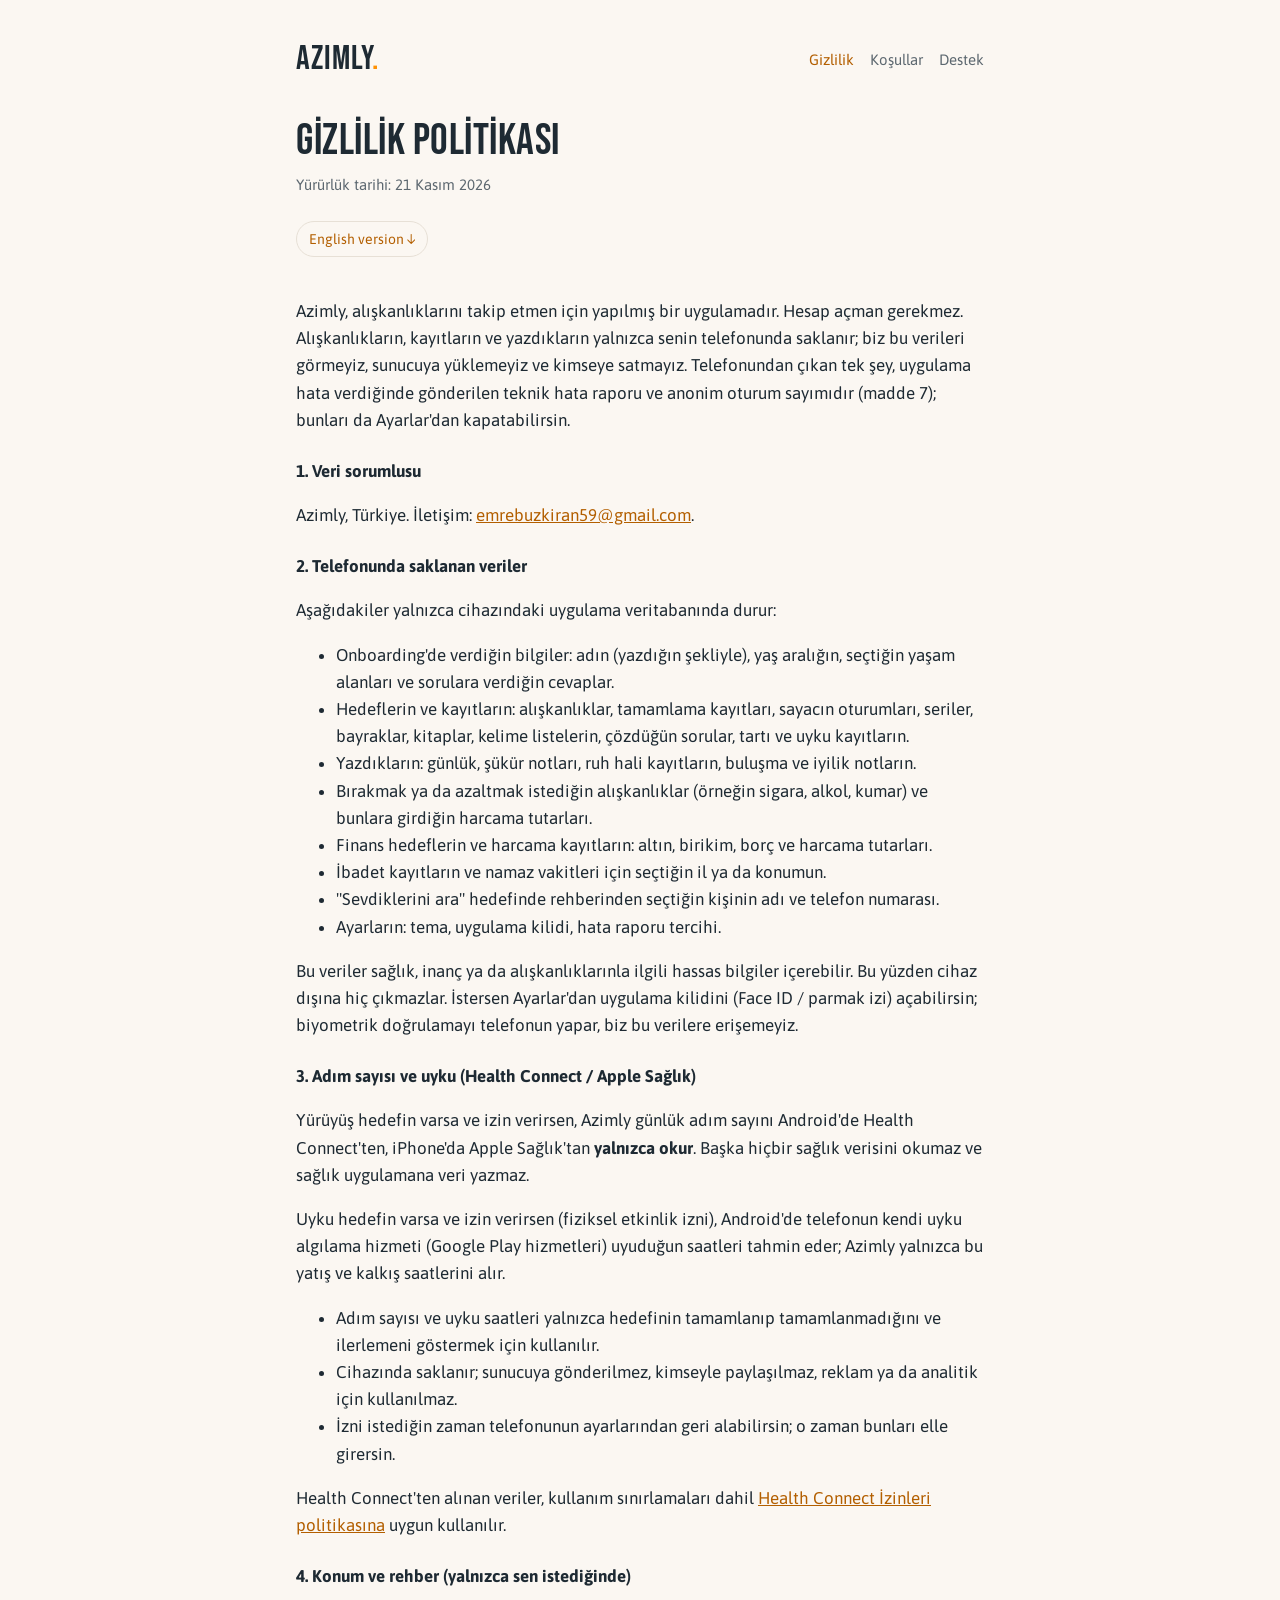
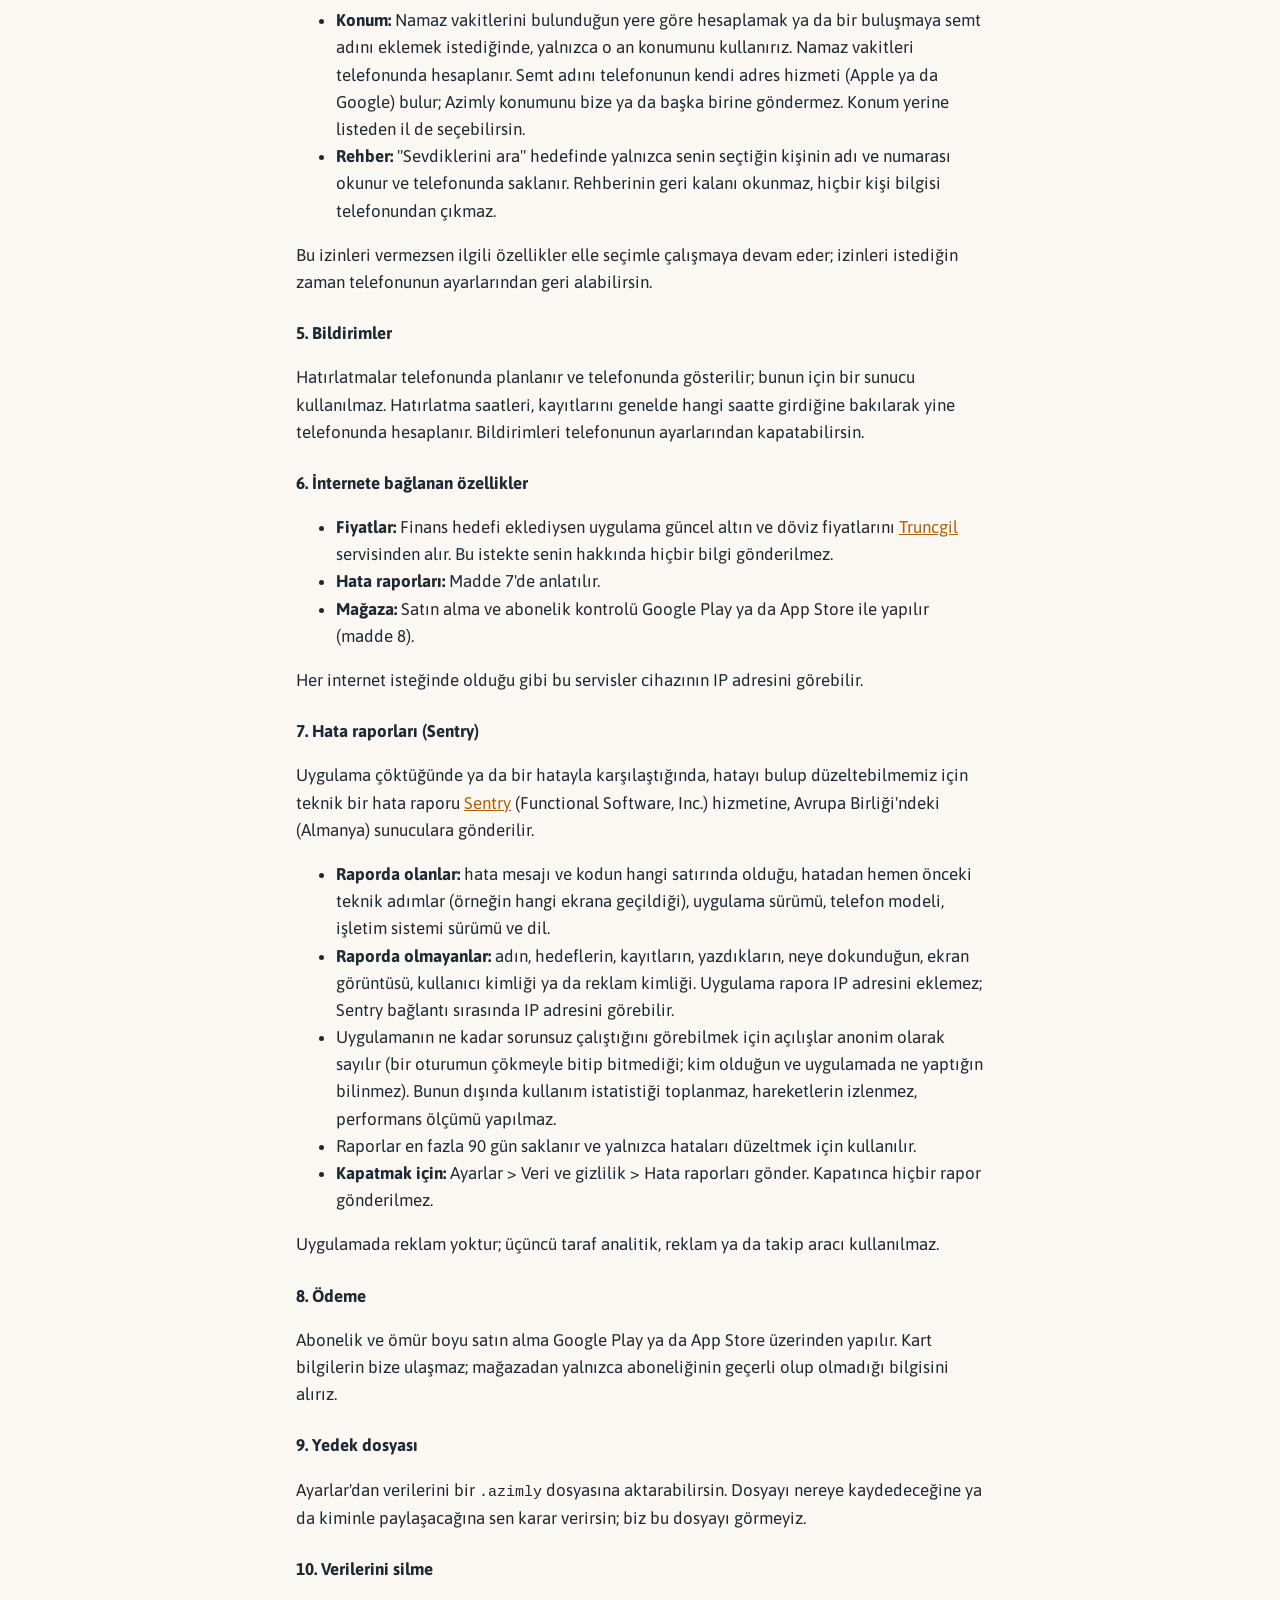
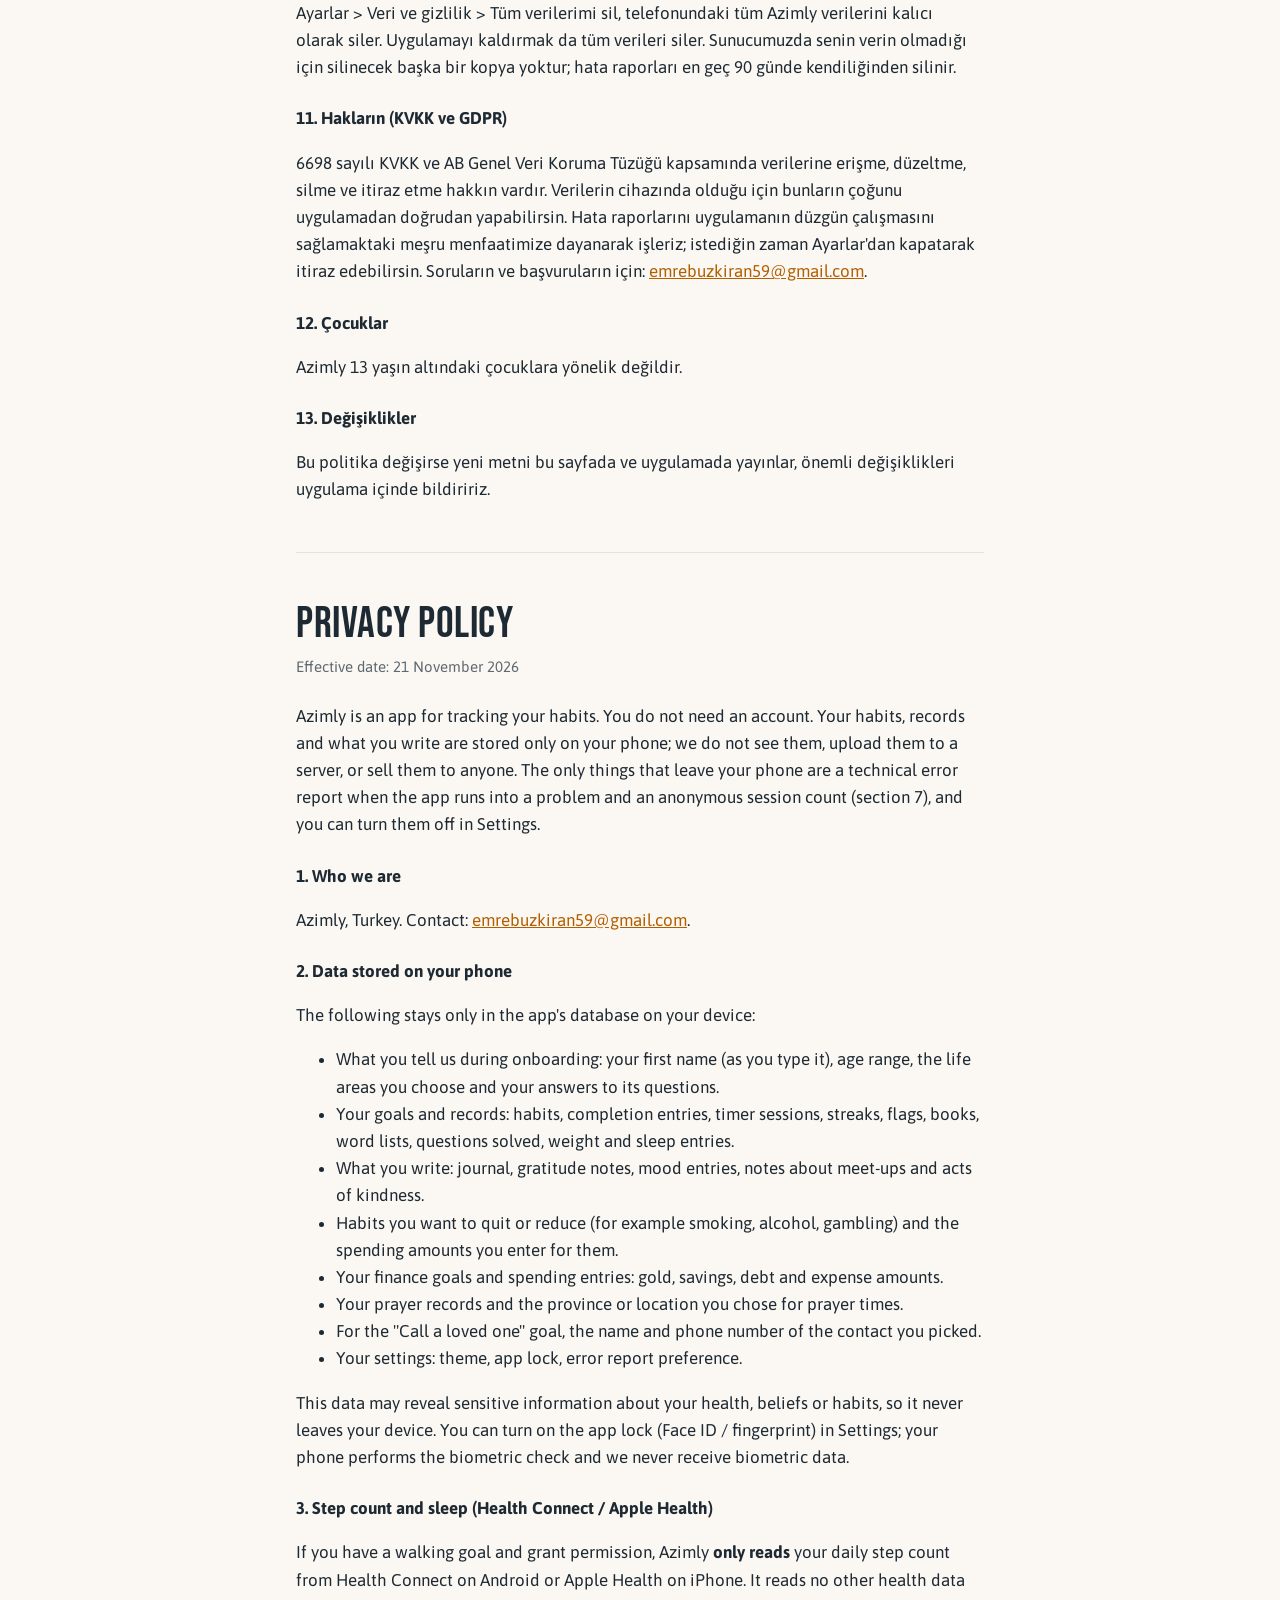
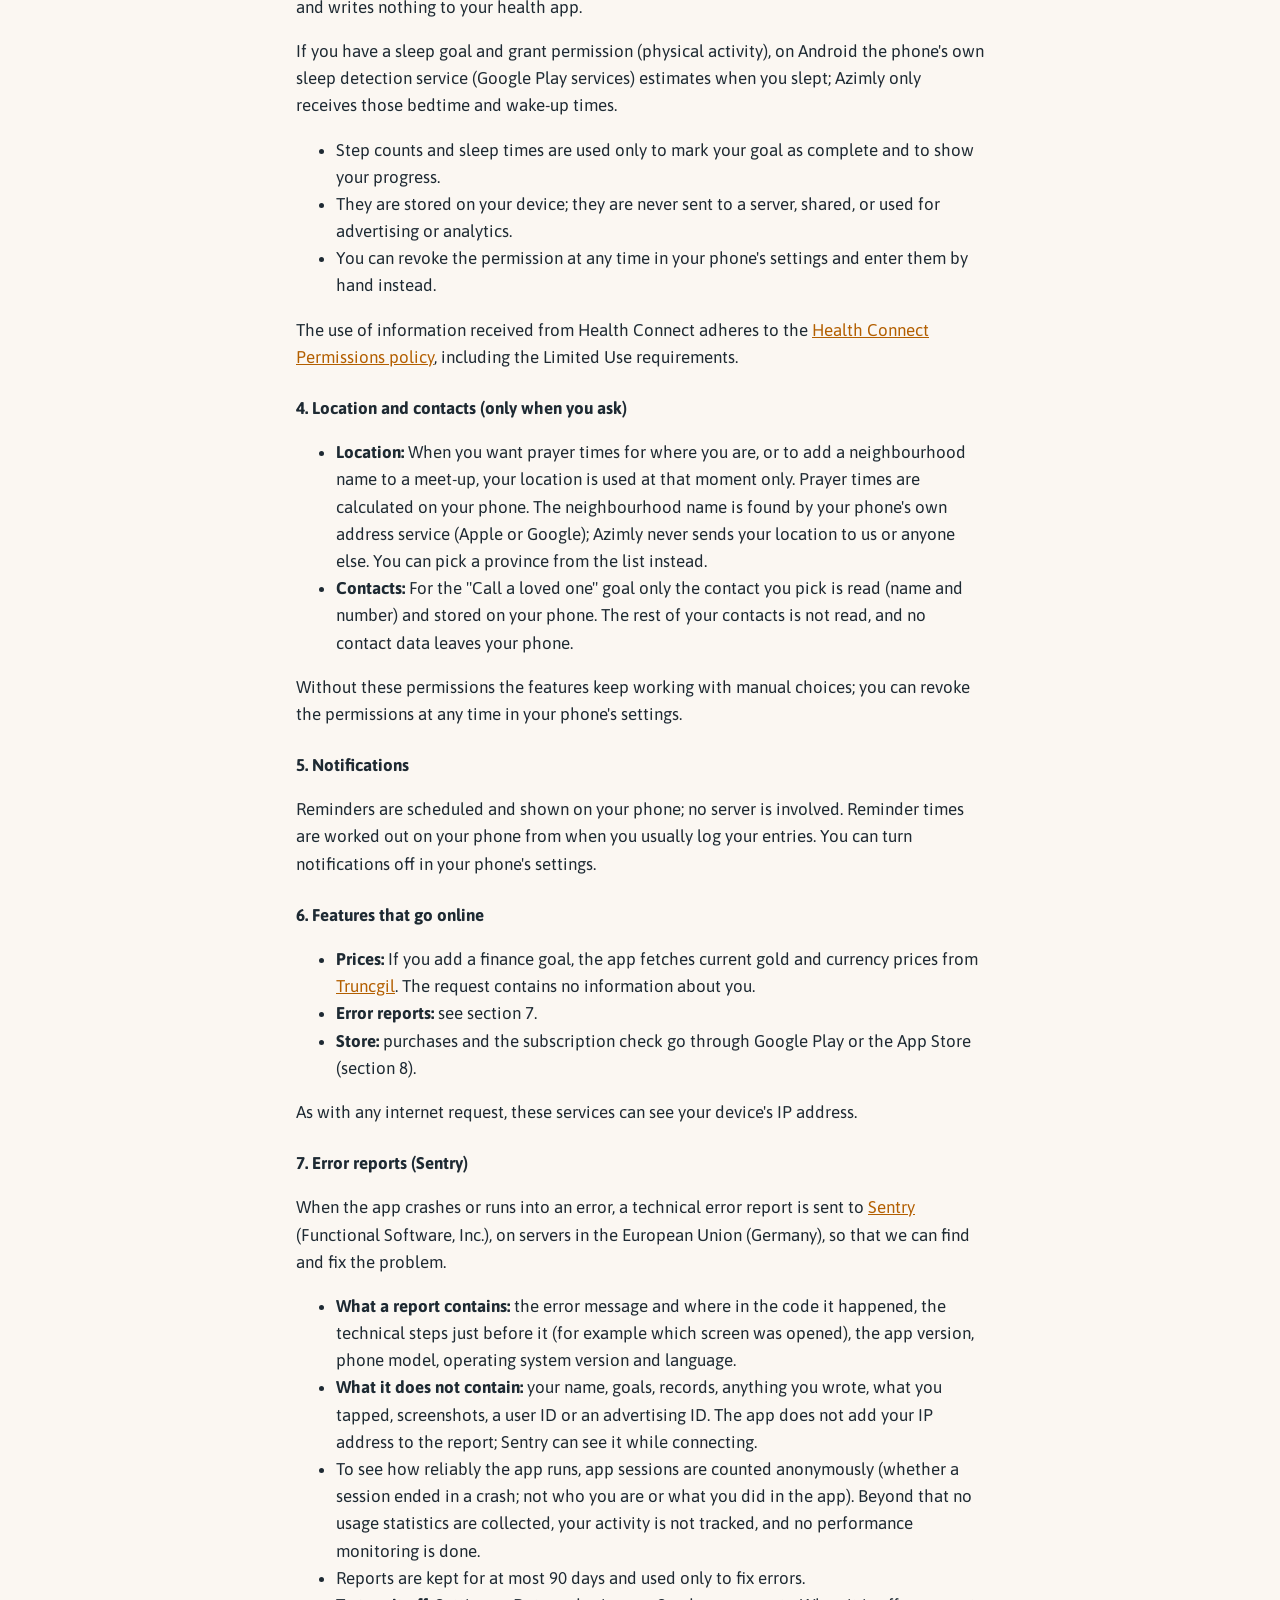
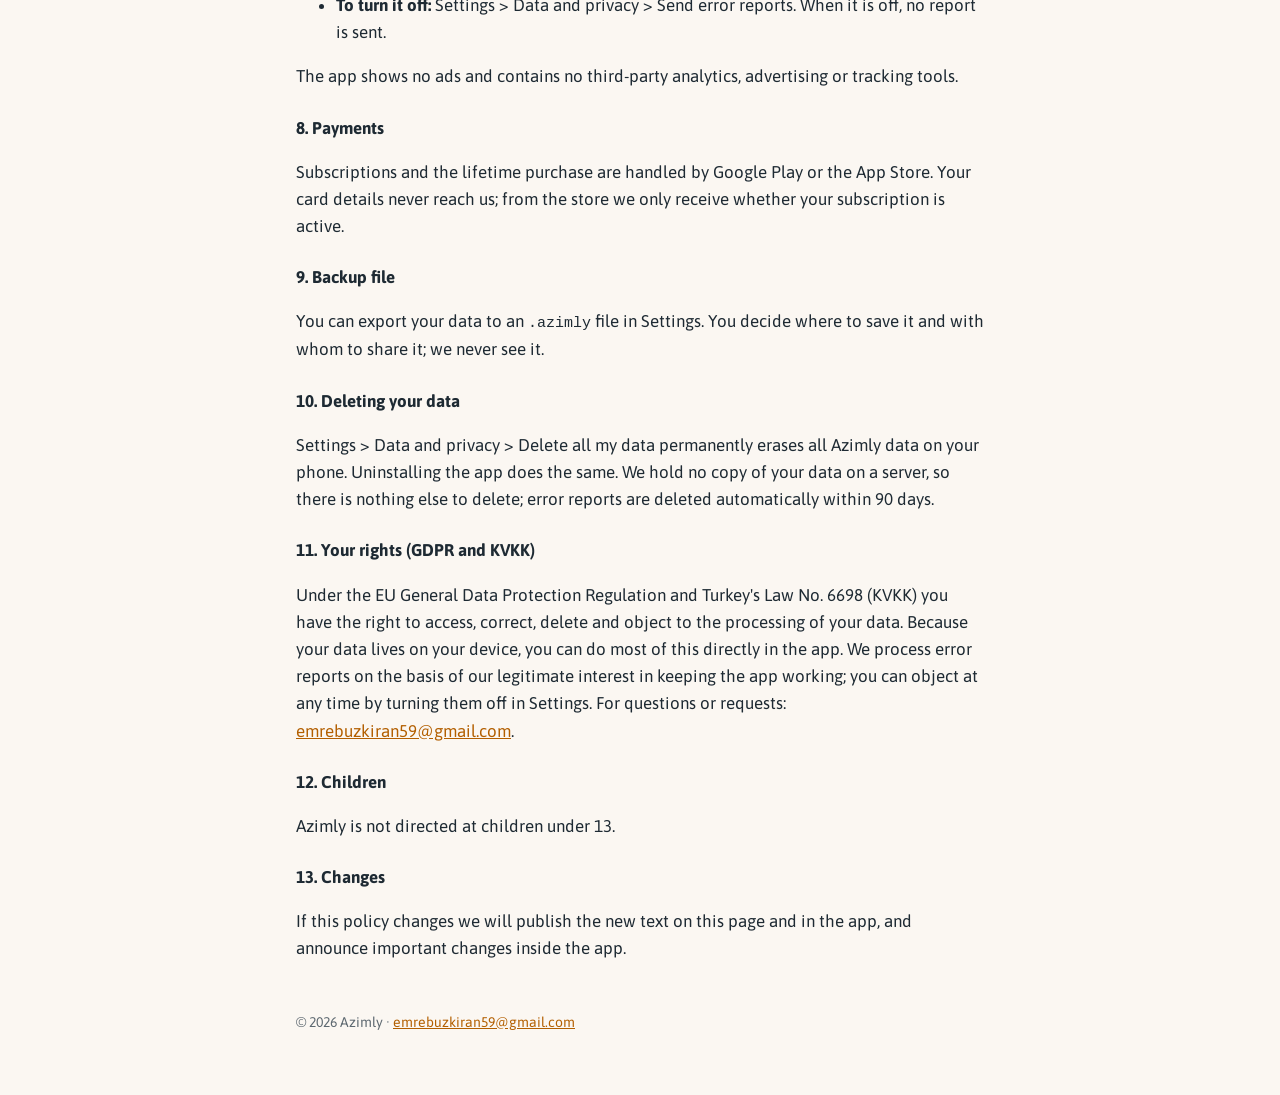
==== commit b5d005e8: "Privacy policy: disclose anonymous session counts (Sentry release health) Co-Authored-By: Claude Opu" ====
--- a/privacy/index.html
+++ b/privacy/index.html
@@ -21,7 +21,7 @@
 <p class="meta">Yürürlük tarihi: 21 Kasım 2026</p>
 <a class="lang" href="#en">English version ↓</a>
 
-<p>Azimly, alışkanlıklarını takip etmen için yapılmış bir uygulamadır. Hesap açman gerekmez. Alışkanlıkların, kayıtların ve yazdıkların yalnızca senin telefonunda saklanır; biz bu verileri görmeyiz, sunucuya yüklemeyiz ve kimseye satmayız. Telefonundan çıkan tek kişisel olmayan veri, uygulama hata verdiğinde gönderilen teknik hata raporudur (madde 7); bunu da Ayarlar'dan kapatabilirsin.</p>
+<p>Azimly, alışkanlıklarını takip etmen için yapılmış bir uygulamadır. Hesap açman gerekmez. Alışkanlıkların, kayıtların ve yazdıkların yalnızca senin telefonunda saklanır; biz bu verileri görmeyiz, sunucuya yüklemeyiz ve kimseye satmayız. Telefonundan çıkan tek şey, uygulama hata verdiğinde gönderilen teknik hata raporu ve anonim oturum sayımıdır (madde 7); bunları da Ayarlar'dan kapatabilirsin.</p>
 
 <h3>1. Veri sorumlusu</h3>
 <p>Azimly, Türkiye. İletişim: <a href="mailto:emrebuzkiran59@gmail.com">emrebuzkiran59@gmail.com</a>.</p>
@@ -73,7 +73,7 @@
 <ul>
   <li><strong>Raporda olanlar:</strong> hata mesajı ve kodun hangi satırında olduğu, hatadan hemen önceki teknik adımlar (örneğin hangi ekrana geçildiği), uygulama sürümü, telefon modeli, işletim sistemi sürümü ve dil.</li>
   <li><strong>Raporda olmayanlar:</strong> adın, hedeflerin, kayıtların, yazdıkların, neye dokunduğun, ekran görüntüsü, kullanıcı kimliği ya da reklam kimliği. Uygulama rapora IP adresini eklemez; Sentry bağlantı sırasında IP adresini görebilir.</li>
-  <li>Kullanım istatistiği toplanmaz, hareketlerin izlenmez, performans ölçümü yapılmaz.</li>
+  <li>Uygulamanın ne kadar sorunsuz çalıştığını görebilmek için açılışlar anonim olarak sayılır (bir oturumun çökmeyle bitip bitmediği; kim olduğun ve uygulamada ne yaptığın bilinmez). Bunun dışında kullanım istatistiği toplanmaz, hareketlerin izlenmez, performans ölçümü yapılmaz.</li>
   <li>Raporlar en fazla 90 gün saklanır ve yalnızca hataları düzeltmek için kullanılır.</li>
   <li><strong>Kapatmak için:</strong> Ayarlar &gt; Veri ve gizlilik &gt; Hata raporları gönder. Kapatınca hiçbir rapor gönderilmez.</li>
 </ul>
@@ -103,7 +103,7 @@
 <h1>Privacy Policy</h1>
 <p class="meta">Effective date: 21 November 2026</p>
 
-<p>Azimly is an app for tracking your habits. You do not need an account. Your habits, records and what you write are stored only on your phone; we do not see them, upload them to a server, or sell them to anyone. The only thing that leaves your phone is a technical error report when the app runs into a problem (section 7), and you can turn that off in Settings.</p>
+<p>Azimly is an app for tracking your habits. You do not need an account. Your habits, records and what you write are stored only on your phone; we do not see them, upload them to a server, or sell them to anyone. The only things that leave your phone are a technical error report when the app runs into a problem and an anonymous session count (section 7), and you can turn them off in Settings.</p>
 
 <h3>1. Who we are</h3>
 <p>Azimly, Turkey. Contact: <a href="mailto:emrebuzkiran59@gmail.com">emrebuzkiran59@gmail.com</a>.</p>
@@ -155,7 +155,7 @@
 <ul>
   <li><strong>What a report contains:</strong> the error message and where in the code it happened, the technical steps just before it (for example which screen was opened), the app version, phone model, operating system version and language.</li>
   <li><strong>What it does not contain:</strong> your name, goals, records, anything you wrote, what you tapped, screenshots, a user ID or an advertising ID. The app does not add your IP address to the report; Sentry can see it while connecting.</li>
-  <li>No usage statistics are collected, your activity is not tracked, and no performance monitoring is done.</li>
+  <li>To see how reliably the app runs, app sessions are counted anonymously (whether a session ended in a crash; not who you are or what you did in the app). Beyond that no usage statistics are collected, your activity is not tracked, and no performance monitoring is done.</li>
   <li>Reports are kept for at most 90 days and used only to fix errors.</li>
   <li><strong>To turn it off:</strong> Settings &gt; Data and privacy &gt; Send error reports. When it is off, no report is sent.</li>
 </ul>
